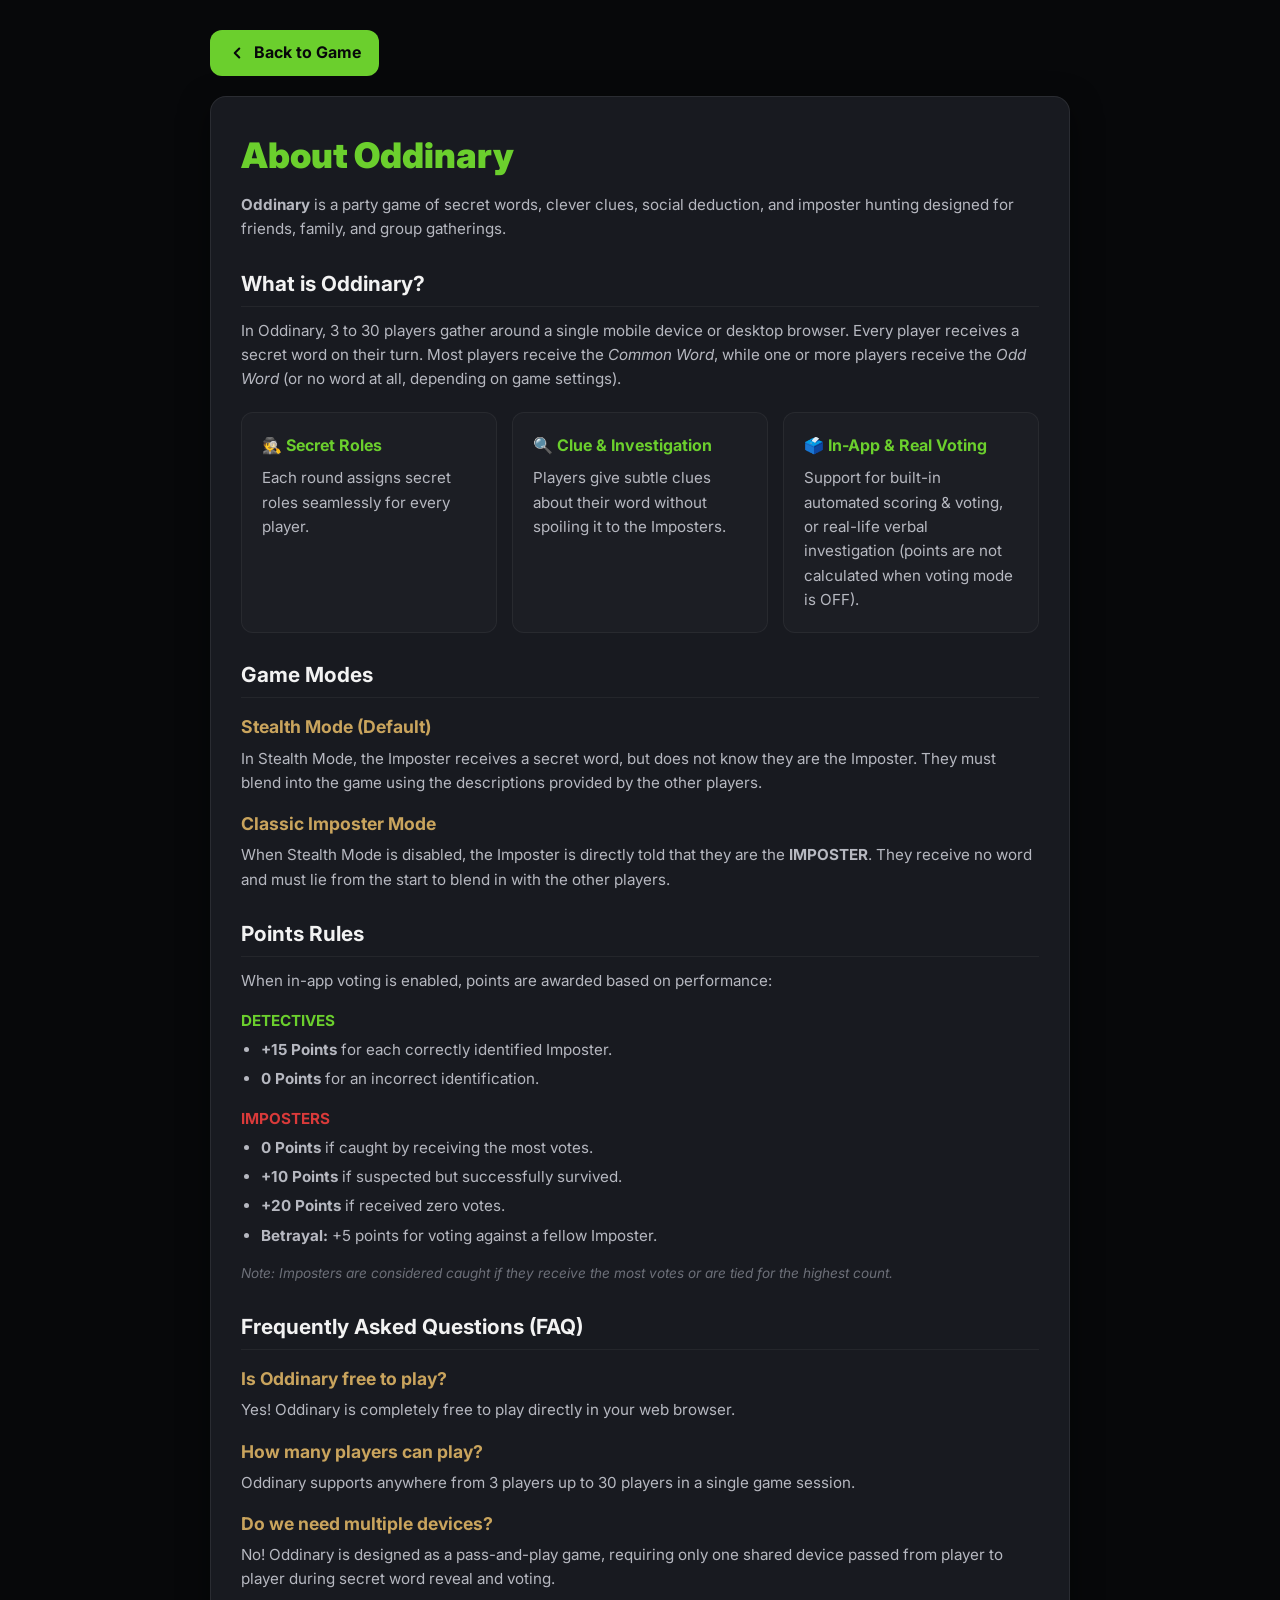
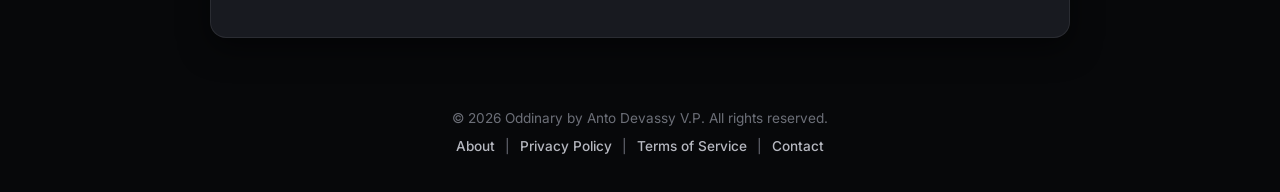
==== about.html @ 97cc3c9d "Update" ====
<!DOCTYPE html>
<html lang="en">
<head>
    <meta charset="UTF-8">
    <meta name="viewport" content="width=device-width, initial-scale=1.0">
    <title>About Oddinary - Word Imposter Game</title>
    <meta name="keywords" content="Word Imposter Game, Imposter Game, Party Game, Word Game, Spy Game, Game for Friends, Offline Party Game">
    <link rel="canonical" href="https://oddinary.vercel.app/about.html">
    <meta name="description" content="Learn all about Oddinary - Word Imposter Game. How to play, secret word roles, game modes, scoring rules, and FAQs.">
    <link rel="icon" type="image/png" href="assets/fav-icon.png">
    <link rel="preconnect" href="https://fonts.googleapis.com">
    <link rel="preconnect" href="https://fonts.gstatic.com" crossorigin>
    <link href="https://fonts.googleapis.com/css2?family=Inter:wght@400;600;700;900&display=swap" rel="stylesheet">
    <!-- Google AdSense -->
    <script async src="https://pagead2.googlesyndication.com/pagead/js/adsbygoogle.js?client=ca-pub-9418997406256200" crossorigin="anonymous"></script>
    <style>
        :root {
            --bg-dark: #07080A;
            --bg-card: #181A20;
            --primary: #6BCF2D;
            --primary-glow: #9CFF3A;
            --danger: #D93A3A;
            --accent-gold: #C9A45D;
            --text-main: #F2F2F2;
            --text-sec: #B6B8C0;
            --text-muted: #6C6F78;
            --radius: 16px;
        }
        * { margin: 0; padding: 0; box-sizing: border-box; }
        body {
            font-family: 'Inter', sans-serif;
            background-color: #07080A;
            color: var(--text-main);
            min-height: 100vh;
            display: flex;
            flex-direction: column;
            line-height: 1.6;
        }
        .container {
            max-width: 900px;
            margin: 30px auto;
            padding: 0 20px;
            flex: 1;
            width: 100%;
        }
        .card {
            background: var(--bg-card);
            border: 1px solid rgba(255,255,255,0.08);
            border-radius: var(--radius);
            padding: 30px;
            box-shadow: 0 10px 30px rgba(0,0,0,0.5);
            margin-bottom: 25px;
        }
        .card h1 { font-size: 2.2rem; font-weight: 900; margin-bottom: 10px; color: var(--primary); text-align: left; }
        .card h2 { font-size: 1.3rem; font-weight: 700; margin: 25px 0 12px; color: var(--text-main); border-bottom: 1px solid rgba(255,255,255,0.05); padding-bottom: 6px; text-align: left; }
        .card h3 { font-size: 1.1rem; font-weight: 700; margin: 15px 0 5px; color: var(--accent-gold); text-align: left; }
        .card p { color: var(--text-sec); margin-bottom: 15px; font-size: 0.95rem; text-align: left; }
        .card ul { margin-left: 20px; margin-bottom: 15px; color: var(--text-sec); font-size: 0.95rem; text-align: left; }
        .card li { margin-bottom: 5px; text-align: left; }
        .grid { display: grid; grid-template-columns: repeat(auto-fit, minmax(250px, 1fr)); gap: 15px; margin: 20px 0; }
        .feature-box { background: rgba(255,255,255,0.02); border: 1px solid rgba(255,255,255,0.05); padding: 20px; border-radius: 12px; }
        .feature-box h4 { color: var(--primary); font-size: 1rem; font-weight: 700; margin-bottom: 8px; text-align: left; }
        .feature-box p { color: var(--text-sec); font-size: 0.95rem; text-align: left; margin: 0; }

        /* Footer - Centered exact match to homepage */
        .footer-copyright {
            padding: 15px 10px 25px 10px;
            text-align: center !important;
            color: var(--text-muted);
            font-size: 0.85rem;
            width: 100%;
            margin-top: auto;
            margin-bottom: 10px;
            display: flex;
            flex-direction: column;
            align-items: center;
            justify-content: center;
        }
        .footer-copyright p {
            text-align: center !important;
            margin: 0;
        }
        .footer-copyright .footer-links {
            margin-top: 6px;
        }
        .footer-copyright a {
            color: var(--text-sec);
            text-decoration: none;
            margin: 0 6px;
            font-weight: 500;
            transition: color 0.2s ease;
        }
        .footer-copyright a:hover {
            color: var(--primary);
        }

        /* Mobile Footer Sizing: Exactly 2 lines (1. Copyrights, 2. Links) */
        @media (max-width: 600px) {
            .footer-copyright {
                font-size: 0.72rem;
                padding: 10px 4px 18px 4px;
            }
            .footer-copyright p {
                white-space: nowrap;
            }
            .footer-copyright .footer-links {
                margin-top: 4px;
            }
            .footer-copyright a {
                margin: 0 3px;
            }
        }

        @media (max-width: 360px) {
            .footer-copyright {
                font-size: 0.68rem;
            }
            .footer-copyright a {
                margin: 0 2px;
            }
        }
        .btn-back {
            display: inline-flex;
            align-items: center;
            gap: 8px;
            background: var(--primary);
            color: var(--bg-dark);
            font-weight: 700;
            padding: 10px 18px;
            border-radius: 12px;
            text-decoration: none;
            margin-bottom: 20px;
            transition: all 0.2s cubic-bezier(0.25, 0.8, 0.25, 1);
        }
        .btn-back:hover {
            background: var(--primary-glow);
            transform: translateX(-3px);
        }
        .btn-back svg {
            width: 18px;
            height: 18px;
            stroke-width: 2.8;
            transition: transform 0.2s ease;
        }
        .btn-back:hover svg {
            transform: translateX(-2px);
        }
    </style>
</head>
<body>
    <div class="container">
        <a href="index.html" class="btn-back">
            <svg width="20" height="20" viewBox="0 0 24 24" fill="none" stroke="currentColor" stroke-width="2.5" stroke-linecap="round" stroke-linejoin="round">
                <path d="M15 18l-6-6 6-6"/>
            </svg>
            <span>Back to Game</span>
        </a>
        
        <div class="card">
            <h1>About Oddinary</h1>
            <p><strong>Oddinary</strong> is a party game of secret words, clever clues, social deduction, and imposter hunting designed for friends, family, and group gatherings.</p>

            <h2>What is Oddinary?</h2>
            <p>In Oddinary, 3 to 30 players gather around a single mobile device or desktop browser. Every player receives a secret word on their turn. Most players receive the <em>Common Word</em>, while one or more players receive the <em>Odd Word</em> (or no word at all, depending on game settings).</p>

            <div class="grid">
                <div class="feature-box">
                    <h4>🕵️ Secret Roles</h4>
                    <p>Each round assigns secret roles seamlessly for every player.</p>
                </div>
                <div class="feature-box">
                    <h4>🔍 Clue & Investigation</h4>
                    <p>Players give subtle clues about their word without spoiling it to the Imposters.</p>
                </div>
                <div class="feature-box">
                    <h4>🗳️ In-App & Real Voting</h4>
                    <p>Support for built-in automated scoring & voting, or real-life verbal investigation (points are not calculated when voting mode is OFF).</p>
                </div>
            </div>

            <h2>Game Modes</h2>
            <h3>Stealth Mode (Default)</h3>
            <p>In Stealth Mode, the Imposter receives a secret word, but does not know they are the Imposter. They must blend into the game using the descriptions provided by the other players.</p>

            <h3>Classic Imposter Mode</h3>
            <p>When Stealth Mode is disabled, the Imposter is directly told that they are the <strong>IMPOSTER</strong>. They receive no word and must lie from the start to blend in with the other players.</p>

            <h2>Points Rules</h2>
            <p>When in-app voting is enabled, points are awarded based on performance:</p>

            <p style="font-weight: 700; color: var(--primary); margin-bottom: 5px;">DETECTIVES</p>
            <ul>
                <li><strong>+15 Points</strong> for each correctly identified Imposter.</li>
                <li><strong>0 Points</strong> for an incorrect identification.</li>
            </ul>

            <p style="font-weight: 700; color: var(--danger); margin-bottom: 5px;">IMPOSTERS</p>
            <ul>
                <li><strong>0 Points</strong> if caught by receiving the most votes.</li>
                <li><strong>+10 Points</strong> if suspected but successfully survived.</li>
                <li><strong>+20 Points</strong> if received zero votes.</li>
                <li><strong>Betrayal:</strong> +5 points for voting against a fellow Imposter.</li>
            </ul>
            <p style="font-size: 0.85rem; font-style: italic; color: var(--text-muted);">Note: Imposters are considered caught if they receive the most votes or are tied for the highest count.</p>

            <h2>Frequently Asked Questions (FAQ)</h2>
            <h3>Is Oddinary free to play?</h3>
            <p>Yes! Oddinary is completely free to play directly in your web browser.</p>

            <h3>How many players can play?</h3>
            <p>Oddinary supports anywhere from 3 players up to 30 players in a single game session.</p>

            <h3>Do we need multiple devices?</h3>
            <p>No! Oddinary is designed as a pass-and-play game, requiring only one shared device passed from player to player during secret word reveal and voting.</p>
        </div>
    </div>

    <div class="footer-copyright">
        <p>© <span class="copyright-year">2026</span> Oddinary by Anto Devassy V.P. All rights reserved.</p>
        <p class="footer-links">
            <a href="about.html">About</a> | 
            <a href="privacy.html">Privacy Policy</a> | 
            <a href="terms.html">Terms of Service</a> | 
            <a href="contact.html">Contact</a>
        </p>
    </div>
    <script>document.querySelectorAll('.copyright-year').forEach(el => el.innerText = new Date().getFullYear());</script>
</body>
</html>
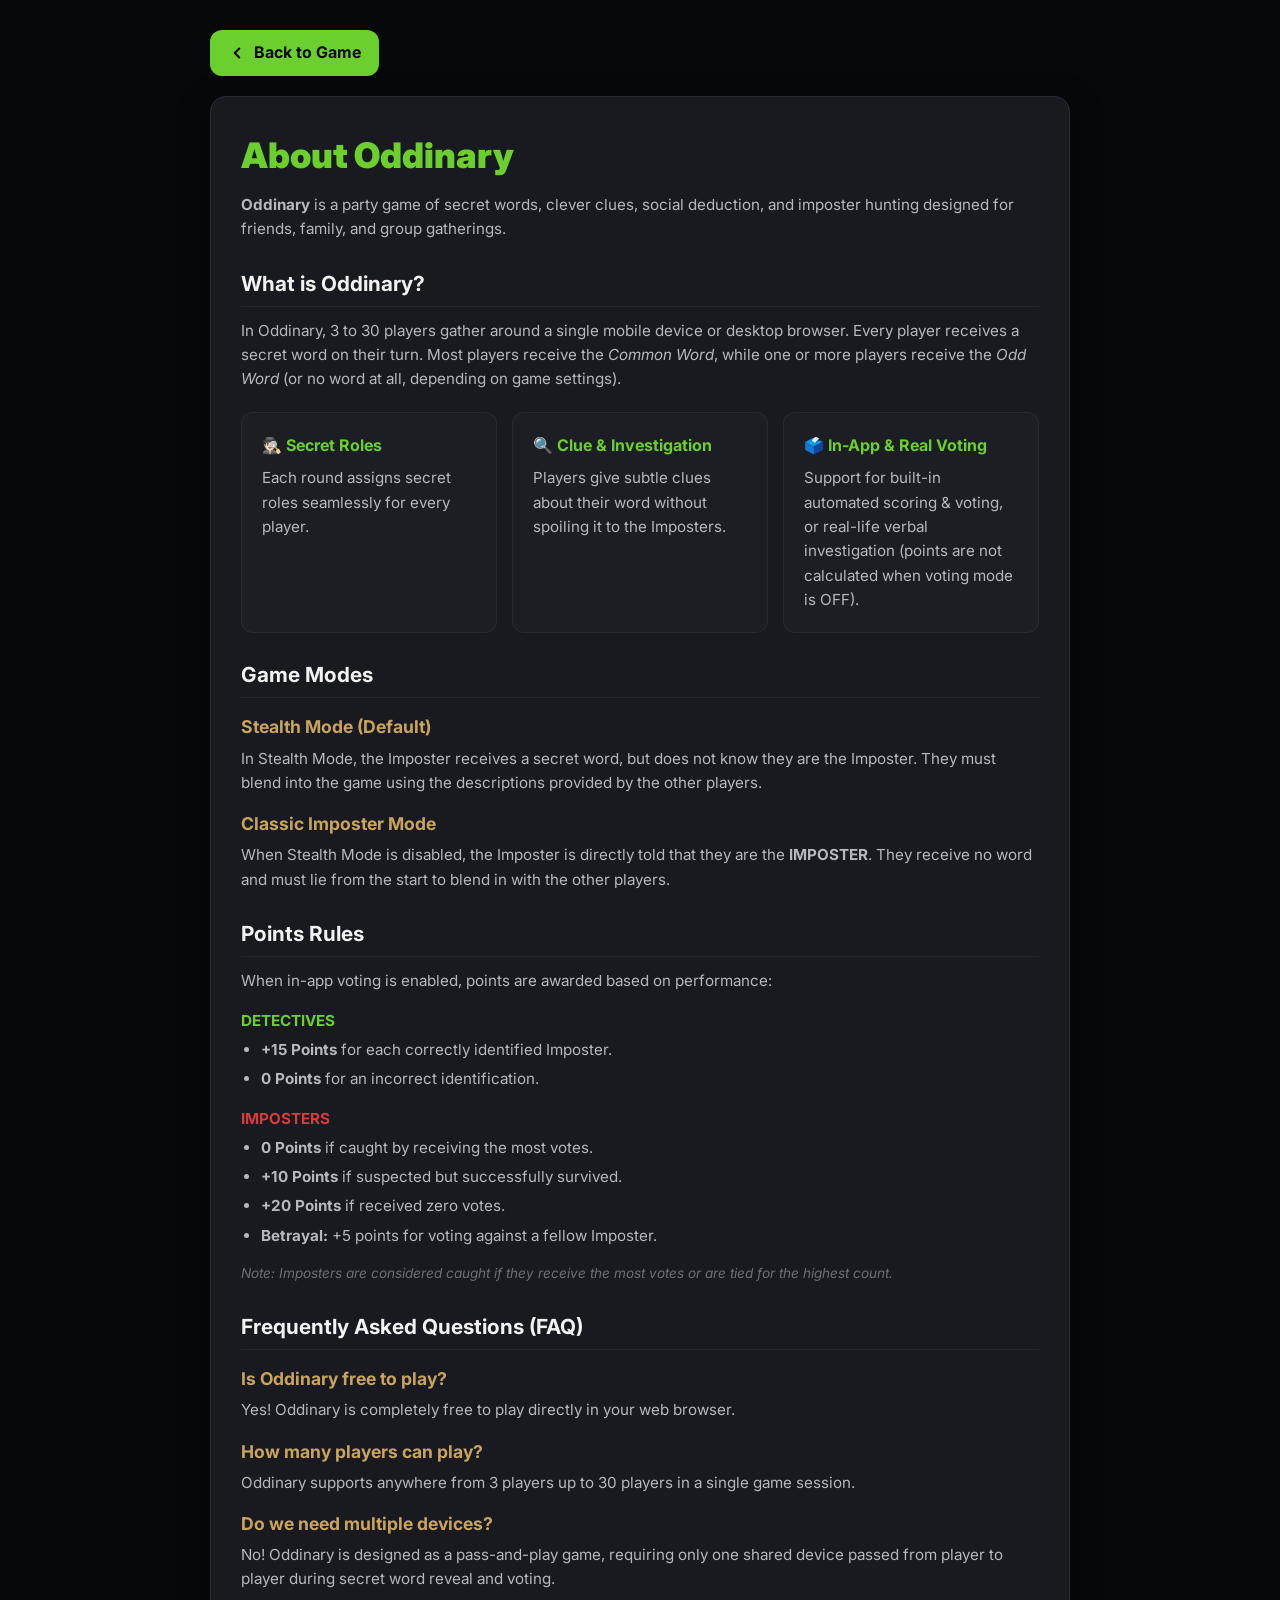
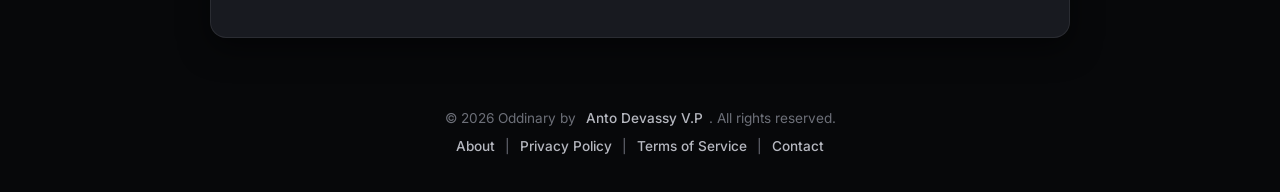
==== commit be92607d: "Update" ====
--- a/about.html
+++ b/about.html
@@ -1,229 +1,229 @@
 <!DOCTYPE html>
 <html lang="en">
 <head>
-    <meta charset="UTF-8">
-    <meta name="viewport" content="width=device-width, initial-scale=1.0">
-    <title>About Oddinary - Word Imposter Game</title>
-    <meta name="keywords" content="Word Imposter Game, Imposter Game, Party Game, Word Game, Spy Game, Game for Friends, Offline Party Game">
-    <link rel="canonical" href="https://oddinary.vercel.app/about.html">
-    <meta name="description" content="Learn all about Oddinary - Word Imposter Game. How to play, secret word roles, game modes, scoring rules, and FAQs.">
-    <link rel="icon" type="image/png" href="assets/fav-icon.png">
-    <link rel="preconnect" href="https://fonts.googleapis.com">
-    <link rel="preconnect" href="https://fonts.gstatic.com" crossorigin>
-    <link href="https://fonts.googleapis.com/css2?family=Inter:wght@400;600;700;900&display=swap" rel="stylesheet">
-    <!-- Google AdSense -->
-    <script async src="https://pagead2.googlesyndication.com/pagead/js/adsbygoogle.js?client=ca-pub-9418997406256200" crossorigin="anonymous"></script>
-    <style>
-        :root {
-            --bg-dark: #07080A;
-            --bg-card: #181A20;
-            --primary: #6BCF2D;
-            --primary-glow: #9CFF3A;
-            --danger: #D93A3A;
-            --accent-gold: #C9A45D;
-            --text-main: #F2F2F2;
-            --text-sec: #B6B8C0;
-            --text-muted: #6C6F78;
-            --radius: 16px;
-        }
-        * { margin: 0; padding: 0; box-sizing: border-box; }
-        body {
-            font-family: 'Inter', sans-serif;
-            background-color: #07080A;
-            color: var(--text-main);
-            min-height: 100vh;
-            display: flex;
-            flex-direction: column;
-            line-height: 1.6;
-        }
-        .container {
-            max-width: 900px;
-            margin: 30px auto;
-            padding: 0 20px;
-            flex: 1;
-            width: 100%;
-        }
-        .card {
-            background: var(--bg-card);
-            border: 1px solid rgba(255,255,255,0.08);
-            border-radius: var(--radius);
-            padding: 30px;
-            box-shadow: 0 10px 30px rgba(0,0,0,0.5);
-            margin-bottom: 25px;
-        }
-        .card h1 { font-size: 2.2rem; font-weight: 900; margin-bottom: 10px; color: var(--primary); text-align: left; }
-        .card h2 { font-size: 1.3rem; font-weight: 700; margin: 25px 0 12px; color: var(--text-main); border-bottom: 1px solid rgba(255,255,255,0.05); padding-bottom: 6px; text-align: left; }
-        .card h3 { font-size: 1.1rem; font-weight: 700; margin: 15px 0 5px; color: var(--accent-gold); text-align: left; }
-        .card p { color: var(--text-sec); margin-bottom: 15px; font-size: 0.95rem; text-align: left; }
-        .card ul { margin-left: 20px; margin-bottom: 15px; color: var(--text-sec); font-size: 0.95rem; text-align: left; }
-        .card li { margin-bottom: 5px; text-align: left; }
-        .grid { display: grid; grid-template-columns: repeat(auto-fit, minmax(250px, 1fr)); gap: 15px; margin: 20px 0; }
-        .feature-box { background: rgba(255,255,255,0.02); border: 1px solid rgba(255,255,255,0.05); padding: 20px; border-radius: 12px; }
-        .feature-box h4 { color: var(--primary); font-size: 1rem; font-weight: 700; margin-bottom: 8px; text-align: left; }
-        .feature-box p { color: var(--text-sec); font-size: 0.95rem; text-align: left; margin: 0; }
-
-        /* Footer - Centered exact match to homepage */
-        .footer-copyright {
-            padding: 15px 10px 25px 10px;
-            text-align: center !important;
-            color: var(--text-muted);
-            font-size: 0.85rem;
-            width: 100%;
-            margin-top: auto;
-            margin-bottom: 10px;
-            display: flex;
-            flex-direction: column;
-            align-items: center;
-            justify-content: center;
-        }
-        .footer-copyright p {
-            text-align: center !important;
-            margin: 0;
-        }
-        .footer-copyright .footer-links {
-            margin-top: 6px;
-        }
-        .footer-copyright a {
-            color: var(--text-sec);
-            text-decoration: none;
-            margin: 0 6px;
-            font-weight: 500;
-            transition: color 0.2s ease;
-        }
-        .footer-copyright a:hover {
-            color: var(--primary);
-        }
-
-        /* Mobile Footer Sizing: Exactly 2 lines (1. Copyrights, 2. Links) */
-        @media (max-width: 600px) {
-            .footer-copyright {
-                font-size: 0.72rem;
-                padding: 10px 4px 18px 4px;
-            }
-            .footer-copyright p {
-                white-space: nowrap;
-            }
-            .footer-copyright .footer-links {
-                margin-top: 4px;
-            }
-            .footer-copyright a {
-                margin: 0 3px;
-            }
-        }
-
-        @media (max-width: 360px) {
-            .footer-copyright {
-                font-size: 0.68rem;
-            }
-            .footer-copyright a {
-                margin: 0 2px;
-            }
-        }
-        .btn-back {
-            display: inline-flex;
-            align-items: center;
-            gap: 8px;
-            background: var(--primary);
-            color: var(--bg-dark);
-            font-weight: 700;
-            padding: 10px 18px;
-            border-radius: 12px;
-            text-decoration: none;
-            margin-bottom: 20px;
-            transition: all 0.2s cubic-bezier(0.25, 0.8, 0.25, 1);
-        }
-        .btn-back:hover {
-            background: var(--primary-glow);
-            transform: translateX(-3px);
-        }
-        .btn-back svg {
-            width: 18px;
-            height: 18px;
-            stroke-width: 2.8;
-            transition: transform 0.2s ease;
-        }
-        .btn-back:hover svg {
-            transform: translateX(-2px);
-        }
-    </style>
+ <meta charset="UTF-8">
+ <meta name="viewport" content="width=device-width, initial-scale=1.0">
+ <title>About Oddinary - Word Imposter Game</title>
+ <meta name="keywords" content="Word Imposter Game, Imposter Game, Party Game, Word Game, Spy Game, Game for Friends, Party Game">
+ <link rel="canonical" href="https://oddinary.vercel.app/about.html">
+ <meta name="description" content="Learn all about Oddinary - Word Imposter Game. How to play, secret word roles, game modes, scoring rules, and FAQs.">
+ <link rel="icon" type="image/png" href="assets/fav-icon.png">
+ <link rel="preconnect" href="https://fonts.googleapis.com">
+ <link rel="preconnect" href="https://fonts.gstatic.com" crossorigin>
+ <link href="https://fonts.googleapis.com/css2?family=Inter:wght@400;600;700;900&display=swap" rel="stylesheet">
+ <!-- Google AdSense -->
+ <script async src="https://pagead2.googlesyndication.com/pagead/js/adsbygoogle.js?client=ca-pub-9418997406256200" crossorigin="anonymous"></script>
+ <style>
+ :root {
+ --bg-dark: #07080A;
+ --bg-card: #181A20;
+ --primary: #6BCF2D;
+ --primary-glow: #9CFF3A;
+ --danger: #D93A3A;
+ --accent-gold: #C9A45D;
+ --text-main: #F2F2F2;
+ --text-sec: #B6B8C0;
+ --text-muted: #6C6F78;
+ --radius: 16px;
+ }
+ * { margin: 0; padding: 0; box-sizing: border-box; }
+ body {
+ font-family: 'Inter', sans-serif;
+ background-color: #07080A;
+ color: var(--text-main);
+ min-height: 100vh;
+ display: flex;
+ flex-direction: column;
+ line-height: 1.6;
+ }
+ .container {
+ max-width: 900px;
+ margin: 30px auto;
+ padding: 0 20px;
+ flex: 1;
+ width: 100%;
+ }
+ .card {
+ background: var(--bg-card);
+ border: 1px solid rgba(255,255,255,0.08);
+ border-radius: var(--radius);
+ padding: 30px;
+ box-shadow: 0 10px 30px rgba(0,0,0,0.5);
+ margin-bottom: 25px;
+ }
+ .card h1 { font-size: 2.2rem; font-weight: 900; margin-bottom: 10px; color: var(--primary); text-align: left; }
+ .card h2 { font-size: 1.3rem; font-weight: 700; margin: 25px 0 12px; color: var(--text-main); border-bottom: 1px solid rgba(255,255,255,0.05); padding-bottom: 6px; text-align: left; }
+ .card h3 { font-size: 1.1rem; font-weight: 700; margin: 15px 0 5px; color: var(--accent-gold); text-align: left; }
+ .card p { color: var(--text-sec); margin-bottom: 15px; font-size: 0.95rem; text-align: left; }
+ .card ul { margin-left: 20px; margin-bottom: 15px; color: var(--text-sec); font-size: 0.95rem; text-align: left; }
+ .card li { margin-bottom: 5px; text-align: left; }
+ .grid { display: grid; grid-template-columns: repeat(auto-fit, minmax(250px, 1fr)); gap: 15px; margin: 20px 0; }
+ .feature-box { background: rgba(255,255,255,0.02); border: 1px solid rgba(255,255,255,0.05); padding: 20px; border-radius: 12px; }
+ .feature-box h4 { color: var(--primary); font-size: 1rem; font-weight: 700; margin-bottom: 8px; text-align: left; }
+ .feature-box p { color: var(--text-sec); font-size: 0.95rem; text-align: left; margin: 0; }
+
+ /* Footer - Centered exact match to homepage */
+ .footer-copyright {
+ padding: 15px 10px 25px 10px;
+ text-align: center !important;
+ color: var(--text-muted);
+ font-size: 0.85rem;
+ width: 100%;
+ margin-top: auto;
+ margin-bottom: 10px;
+ display: flex;
+ flex-direction: column;
+ align-items: center;
+ justify-content: center;
+ }
+ .footer-copyright p {
+ text-align: center !important;
+ margin: 0;
+ }
+ .footer-copyright .footer-links {
+ margin-top: 6px;
+ }
+ .footer-copyright a {
+ color: var(--text-sec);
+ text-decoration: none;
+ margin: 0 6px;
+ font-weight: 500;
+ transition: color 0.2s ease;
+ }
+ .footer-copyright a:hover {
+ color: var(--primary);
+ }
+
+ /* Mobile Footer Sizing: Exactly 2 lines (1. Copyrights, 2. Links) */
+ @media (max-width: 600px) {
+ .footer-copyright {
+ font-size: 0.72rem;
+ padding: 10px 4px 18px 4px;
+ }
+ .footer-copyright p {
+ white-space: nowrap;
+ }
+ .footer-copyright .footer-links {
+ margin-top: 4px;
+ }
+ .footer-copyright a {
+ margin: 0 3px;
+ }
+ }
+
+ @media (max-width: 360px) {
+ .footer-copyright {
+ font-size: 0.68rem;
+ }
+ .footer-copyright a {
+ margin: 0 2px;
+ }
+ }
+ .btn-back {
+ display: inline-flex;
+ align-items: center;
+ gap: 8px;
+ background: var(--primary);
+ color: var(--bg-dark);
+ font-weight: 700;
+ padding: 10px 18px;
+ border-radius: 12px;
+ text-decoration: none;
+ margin-bottom: 20px;
+ transition: all 0.2s cubic-bezier(0.25, 0.8, 0.25, 1);
+ }
+ .btn-back:hover {
+ background: var(--primary-glow);
+ transform: translateX(-3px);
+ }
+ .btn-back svg {
+ width: 18px;
+ height: 18px;
+ stroke-width: 2.8;
+ transition: transform 0.2s ease;
+ }
+ .btn-back:hover svg {
+ transform: translateX(-2px);
+ }
+ </style>
 </head>
 <body>
-    <div class="container">
-        <a href="index.html" class="btn-back">
-            <svg width="20" height="20" viewBox="0 0 24 24" fill="none" stroke="currentColor" stroke-width="2.5" stroke-linecap="round" stroke-linejoin="round">
-                <path d="M15 18l-6-6 6-6"/>
-            </svg>
-            <span>Back to Game</span>
-        </a>
-        
-        <div class="card">
-            <h1>About Oddinary</h1>
-            <p><strong>Oddinary</strong> is a party game of secret words, clever clues, social deduction, and imposter hunting designed for friends, family, and group gatherings.</p>
-
-            <h2>What is Oddinary?</h2>
-            <p>In Oddinary, 3 to 30 players gather around a single mobile device or desktop browser. Every player receives a secret word on their turn. Most players receive the <em>Common Word</em>, while one or more players receive the <em>Odd Word</em> (or no word at all, depending on game settings).</p>
-
-            <div class="grid">
-                <div class="feature-box">
-                    <h4>🕵️ Secret Roles</h4>
-                    <p>Each round assigns secret roles seamlessly for every player.</p>
-                </div>
-                <div class="feature-box">
-                    <h4>🔍 Clue & Investigation</h4>
-                    <p>Players give subtle clues about their word without spoiling it to the Imposters.</p>
-                </div>
-                <div class="feature-box">
-                    <h4>🗳️ In-App & Real Voting</h4>
-                    <p>Support for built-in automated scoring & voting, or real-life verbal investigation (points are not calculated when voting mode is OFF).</p>
-                </div>
-            </div>
-
-            <h2>Game Modes</h2>
-            <h3>Stealth Mode (Default)</h3>
-            <p>In Stealth Mode, the Imposter receives a secret word, but does not know they are the Imposter. They must blend into the game using the descriptions provided by the other players.</p>
-
-            <h3>Classic Imposter Mode</h3>
-            <p>When Stealth Mode is disabled, the Imposter is directly told that they are the <strong>IMPOSTER</strong>. They receive no word and must lie from the start to blend in with the other players.</p>
-
-            <h2>Points Rules</h2>
-            <p>When in-app voting is enabled, points are awarded based on performance:</p>
-
-            <p style="font-weight: 700; color: var(--primary); margin-bottom: 5px;">DETECTIVES</p>
-            <ul>
-                <li><strong>+15 Points</strong> for each correctly identified Imposter.</li>
-                <li><strong>0 Points</strong> for an incorrect identification.</li>
-            </ul>
-
-            <p style="font-weight: 700; color: var(--danger); margin-bottom: 5px;">IMPOSTERS</p>
-            <ul>
-                <li><strong>0 Points</strong> if caught by receiving the most votes.</li>
-                <li><strong>+10 Points</strong> if suspected but successfully survived.</li>
-                <li><strong>+20 Points</strong> if received zero votes.</li>
-                <li><strong>Betrayal:</strong> +5 points for voting against a fellow Imposter.</li>
-            </ul>
-            <p style="font-size: 0.85rem; font-style: italic; color: var(--text-muted);">Note: Imposters are considered caught if they receive the most votes or are tied for the highest count.</p>
-
-            <h2>Frequently Asked Questions (FAQ)</h2>
-            <h3>Is Oddinary free to play?</h3>
-            <p>Yes! Oddinary is completely free to play directly in your web browser.</p>
-
-            <h3>How many players can play?</h3>
-            <p>Oddinary supports anywhere from 3 players up to 30 players in a single game session.</p>
-
-            <h3>Do we need multiple devices?</h3>
-            <p>No! Oddinary is designed as a pass-and-play game, requiring only one shared device passed from player to player during secret word reveal and voting.</p>
-        </div>
-    </div>
-
-    <div class="footer-copyright">
-        <p>© <span class="copyright-year">2026</span> Oddinary by Anto Devassy V.P. All rights reserved.</p>
-        <p class="footer-links">
-            <a href="about.html">About</a> | 
-            <a href="privacy.html">Privacy Policy</a> | 
-            <a href="terms.html">Terms of Service</a> | 
-            <a href="contact.html">Contact</a>
-        </p>
-    </div>
-    <script>document.querySelectorAll('.copyright-year').forEach(el => el.innerText = new Date().getFullYear());</script>
+ <div class="container">
+ <a href="index.html" class="btn-back">
+ <svg width="20" height="20" viewBox="0 0 24 24" fill="none" stroke="currentColor" stroke-width="2.5" stroke-linecap="round" stroke-linejoin="round">
+ <path d="M15 18l-6-6 6-6"/>
+ </svg>
+ <span>Back to Game</span>
+ </a>
+ 
+ <div class="card">
+ <h1>About Oddinary</h1>
+ <p><strong>Oddinary</strong> is a party game of secret words, clever clues, social deduction, and imposter hunting designed for friends, family, and group gatherings.</p>
+
+ <h2>What is Oddinary?</h2>
+ <p>In Oddinary, 3 to 30 players gather around a single mobile device or desktop browser. Every player receives a secret word on their turn. Most players receive the <em>Common Word</em>, while one or more players receive the <em>Odd Word</em> (or no word at all, depending on game settings).</p>
+
+ <div class="grid">
+ <div class="feature-box">
+ <h4>🕵🏻 Secret Roles</h4>
+ <p>Each round assigns secret roles seamlessly for every player.</p>
+ </div>
+ <div class="feature-box">
+ <h4>🔍 Clue & Investigation</h4>
+ <p>Players give subtle clues about their word without spoiling it to the Imposters.</p>
+ </div>
+ <div class="feature-box">
+ <h4>🗳️ In-App & Real Voting</h4>
+ <p>Support for built-in automated scoring & voting, or real-life verbal investigation (points are not calculated when voting mode is OFF).</p>
+ </div>
+ </div>
+
+ <h2>Game Modes</h2>
+ <h3>Stealth Mode (Default)</h3>
+ <p>In Stealth Mode, the Imposter receives a secret word, but does not know they are the Imposter. They must blend into the game using the descriptions provided by the other players.</p>
+
+ <h3>Classic Imposter Mode</h3>
+ <p>When Stealth Mode is disabled, the Imposter is directly told that they are the <strong>IMPOSTER</strong>. They receive no word and must lie from the start to blend in with the other players.</p>
+
+ <h2>Points Rules</h2>
+ <p>When in-app voting is enabled, points are awarded based on performance:</p>
+
+ <p style="font-weight: 700; color: var(--primary); margin-bottom: 5px;">DETECTIVES</p>
+ <ul>
+ <li><strong>+15 Points</strong> for each correctly identified Imposter.</li>
+ <li><strong>0 Points</strong> for an incorrect identification.</li>
+ </ul>
+
+ <p style="font-weight: 700; color: var(--danger); margin-bottom: 5px;">IMPOSTERS</p>
+ <ul>
+ <li><strong>0 Points</strong> if caught by receiving the most votes.</li>
+ <li><strong>+10 Points</strong> if suspected but successfully survived.</li>
+ <li><strong>+20 Points</strong> if received zero votes.</li>
+ <li><strong>Betrayal:</strong> +5 points for voting against a fellow Imposter.</li>
+ </ul>
+ <p style="font-size: 0.85rem; font-style: italic; color: var(--text-muted);">Note: Imposters are considered caught if they receive the most votes or are tied for the highest count.</p>
+
+ <h2>Frequently Asked Questions (FAQ)</h2>
+ <h3>Is Oddinary free to play?</h3>
+ <p>Yes! Oddinary is completely free to play directly in your web browser.</p>
+
+ <h3>How many players can play?</h3>
+ <p>Oddinary supports anywhere from 3 players up to 30 players in a single game session.</p>
+
+ <h3>Do we need multiple devices?</h3>
+ <p>No! Oddinary is designed as a pass-and-play game, requiring only one shared device passed from player to player during secret word reveal and voting.</p>
+ </div>
+ </div>
+
+ <div class="footer-copyright">
+ <p>© <span class="copyright-year">2026</span> Oddinary by <a href="https://www.instagram.com/antodevassy.vp" target="_blank" rel="noopener noreferrer" class="author-link">Anto Devassy V.P</a>. All rights reserved.</p>
+ <p class="footer-links">
+ <a href="about.html">About</a> | 
+ <a href="privacy.html">Privacy Policy</a> | 
+ <a href="terms.html">Terms of Service</a> | 
+ <a href="contact.html">Contact</a>
+ </p>
+ </div>
+ <script>document.querySelectorAll('.copyright-year').forEach(el => el.innerText = new Date().getFullYear());</script>
 </body>
 </html>
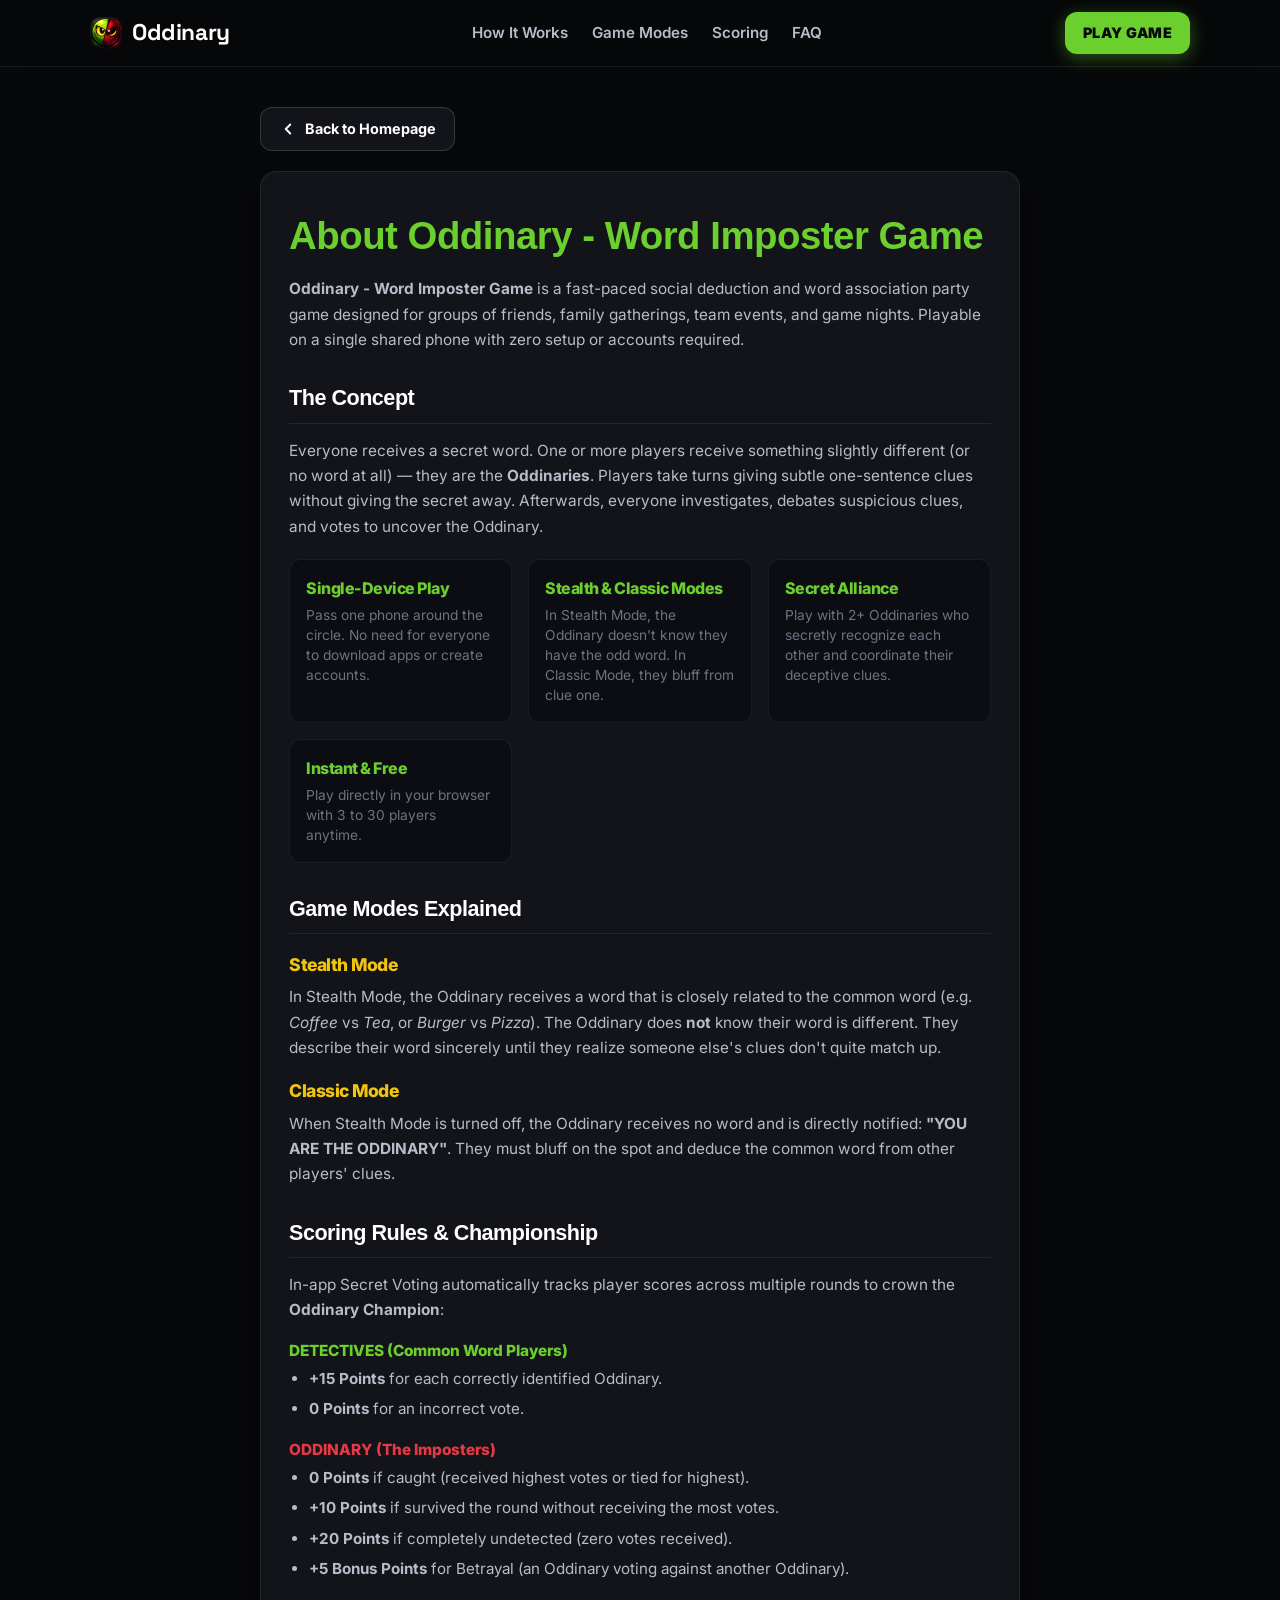
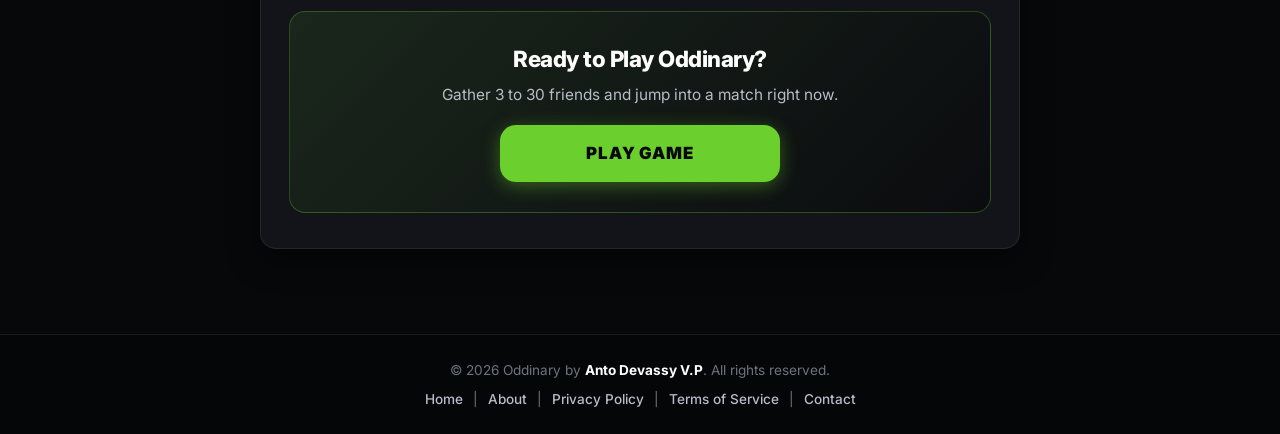
==== commit b13f3105: "Update" ====
--- a/about.html
+++ b/about.html
@@ -1,229 +1,237 @@
 <!DOCTYPE html>
 <html lang="en">
 <head>
- <meta charset="UTF-8">
- <meta name="viewport" content="width=device-width, initial-scale=1.0">
- <title>About Oddinary - Word Imposter Game</title>
- <meta name="keywords" content="Word Imposter Game, Imposter Game, Party Game, Word Game, Spy Game, Game for Friends, Party Game">
- <link rel="canonical" href="https://oddinary.vercel.app/about.html">
- <meta name="description" content="Learn all about Oddinary - Word Imposter Game. How to play, secret word roles, game modes, scoring rules, and FAQs.">
- <link rel="icon" type="image/png" href="assets/fav-icon.png">
- <link rel="preconnect" href="https://fonts.googleapis.com">
- <link rel="preconnect" href="https://fonts.gstatic.com" crossorigin>
- <link href="https://fonts.googleapis.com/css2?family=Inter:wght@400;600;700;900&display=swap" rel="stylesheet">
- <!-- Google AdSense -->
- <script async src="https://pagead2.googlesyndication.com/pagead/js/adsbygoogle.js?client=ca-pub-9418997406256200" crossorigin="anonymous"></script>
- <style>
- :root {
- --bg-dark: #07080A;
- --bg-card: #181A20;
- --primary: #6BCF2D;
- --primary-glow: #9CFF3A;
- --danger: #D93A3A;
- --accent-gold: #C9A45D;
- --text-main: #F2F2F2;
- --text-sec: #B6B8C0;
- --text-muted: #6C6F78;
- --radius: 16px;
- }
- * { margin: 0; padding: 0; box-sizing: border-box; }
- body {
- font-family: 'Inter', sans-serif;
- background-color: #07080A;
- color: var(--text-main);
- min-height: 100vh;
- display: flex;
- flex-direction: column;
- line-height: 1.6;
- }
- .container {
- max-width: 900px;
- margin: 30px auto;
- padding: 0 20px;
- flex: 1;
- width: 100%;
- }
- .card {
- background: var(--bg-card);
- border: 1px solid rgba(255,255,255,0.08);
- border-radius: var(--radius);
- padding: 30px;
- box-shadow: 0 10px 30px rgba(0,0,0,0.5);
- margin-bottom: 25px;
- }
- .card h1 { font-size: 2.2rem; font-weight: 900; margin-bottom: 10px; color: var(--primary); text-align: left; }
- .card h2 { font-size: 1.3rem; font-weight: 700; margin: 25px 0 12px; color: var(--text-main); border-bottom: 1px solid rgba(255,255,255,0.05); padding-bottom: 6px; text-align: left; }
- .card h3 { font-size: 1.1rem; font-weight: 700; margin: 15px 0 5px; color: var(--accent-gold); text-align: left; }
- .card p { color: var(--text-sec); margin-bottom: 15px; font-size: 0.95rem; text-align: left; }
- .card ul { margin-left: 20px; margin-bottom: 15px; color: var(--text-sec); font-size: 0.95rem; text-align: left; }
- .card li { margin-bottom: 5px; text-align: left; }
- .grid { display: grid; grid-template-columns: repeat(auto-fit, minmax(250px, 1fr)); gap: 15px; margin: 20px 0; }
- .feature-box { background: rgba(255,255,255,0.02); border: 1px solid rgba(255,255,255,0.05); padding: 20px; border-radius: 12px; }
- .feature-box h4 { color: var(--primary); font-size: 1rem; font-weight: 700; margin-bottom: 8px; text-align: left; }
- .feature-box p { color: var(--text-sec); font-size: 0.95rem; text-align: left; margin: 0; }
-
- /* Footer - Centered exact match to homepage */
- .footer-copyright {
- padding: 15px 10px 25px 10px;
- text-align: center !important;
- color: var(--text-muted);
- font-size: 0.85rem;
- width: 100%;
- margin-top: auto;
- margin-bottom: 10px;
- display: flex;
- flex-direction: column;
- align-items: center;
- justify-content: center;
- }
- .footer-copyright p {
- text-align: center !important;
- margin: 0;
- }
- .footer-copyright .footer-links {
- margin-top: 6px;
- }
- .footer-copyright a {
- color: var(--text-sec);
- text-decoration: none;
- margin: 0 6px;
- font-weight: 500;
- transition: color 0.2s ease;
- }
- .footer-copyright a:hover {
- color: var(--primary);
- }
-
- /* Mobile Footer Sizing: Exactly 2 lines (1. Copyrights, 2. Links) */
- @media (max-width: 600px) {
- .footer-copyright {
- font-size: 0.72rem;
- padding: 10px 4px 18px 4px;
- }
- .footer-copyright p {
- white-space: nowrap;
- }
- .footer-copyright .footer-links {
- margin-top: 4px;
- }
- .footer-copyright a {
- margin: 0 3px;
- }
- }
-
- @media (max-width: 360px) {
- .footer-copyright {
- font-size: 0.68rem;
- }
- .footer-copyright a {
- margin: 0 2px;
- }
- }
- .btn-back {
- display: inline-flex;
- align-items: center;
- gap: 8px;
- background: var(--primary);
- color: var(--bg-dark);
- font-weight: 700;
- padding: 10px 18px;
- border-radius: 12px;
- text-decoration: none;
- margin-bottom: 20px;
- transition: all 0.2s cubic-bezier(0.25, 0.8, 0.25, 1);
- }
- .btn-back:hover {
- background: var(--primary-glow);
- transform: translateX(-3px);
- }
- .btn-back svg {
- width: 18px;
- height: 18px;
- stroke-width: 2.8;
- transition: transform 0.2s ease;
- }
- .btn-back:hover svg {
- transform: translateX(-2px);
- }
- </style>
+  <meta charset="UTF-8">
+  <meta name="viewport" content="width=device-width, initial-scale=1.0, maximum-scale=1.0, user-scalable=no">
+  <title>About Oddinary - Word Imposter Game</title>
+  <meta name="description" content="Learn all about Oddinary - Word Imposter Game. Discover the origin story, social deduction mechanics, game modes, scoring rules, and how to play with friends on one phone.">
+  <meta name="keywords" content="Word Imposter Game, Oddinary, Imposter Game, Party Game, Word Game, Spy Game, Social deduction game, Pass and play">
+  <meta name="author" content="Anto Devassy V.P">
+  <link rel="canonical" href="https://oddinary.vercel.app/about.html">
+
+  <link rel="icon" type="image/png" href="assets/fav-icon.png">
+  <link rel="apple-touch-icon" href="assets/fav-icon.png">
+  <link rel="manifest" href="manifest.json">
+  <meta name="theme-color" content="#07080A">
+  <!-- Fonts -->
+  <link rel="preconnect" href="https://fonts.googleapis.com">
+  <link rel="preconnect" href="https://fonts.gstatic.com" crossorigin>
+  <link href="https://fonts.googleapis.com/css2?family=Inter:wght@400;500;600;700;800;900&family=Plus+Jakarta+Sans:wght@700;800;900&family=Space+Grotesk:wght@600;700&family=Syne:wght@700;800&display=swap" rel="stylesheet">
+  
+  <link rel="stylesheet" href="style.css">
+  <style>
+    .about-container {
+      max-width: 800px;
+      margin: 40px auto 60px;
+      padding: 0 20px;
+      width: 100%;
+    }
+    .about-card {
+      background: var(--bg-card);
+      border: 1px solid rgba(255, 255, 255, 0.08);
+      border-radius: var(--radius);
+      padding: 35px 28px;
+      box-shadow: 0 10px 30px rgba(0, 0, 0, 0.5);
+      margin-bottom: 25px;
+      text-align: left;
+    }
+    .about-card h1 {
+      font-size: clamp(1.8rem, 3.5vw, 2.4rem);
+      font-weight: 900;
+      margin-bottom: 12px;
+      color: var(--primary);
+      font-family: 'Outfit', sans-serif;
+    }
+    .about-card h2 {
+      font-size: 1.35rem;
+      font-weight: 800;
+      margin: 30px 0 14px;
+      color: var(--text-main);
+      border-bottom: 1px solid rgba(255, 255, 255, 0.08);
+      padding-bottom: 8px;
+      font-family: 'Outfit', sans-serif;
+    }
+    .about-card h3 {
+      font-size: 1.1rem;
+      font-weight: 800;
+      margin: 18px 0 6px;
+      color: var(--accent-gold);
+    }
+    .about-card p {
+      color: var(--text-sec);
+      margin-bottom: 15px;
+      font-size: 0.96rem;
+      line-height: 1.65;
+    }
+    .about-card ul {
+      margin-left: 20px;
+      margin-bottom: 15px;
+      color: var(--text-sec);
+      font-size: 0.95rem;
+      line-height: 1.6;
+    }
+    .about-card li {
+      margin-bottom: 6px;
+    }
+    .about-grid {
+      display: grid;
+      grid-template-columns: repeat(auto-fit, minmax(220px, 1fr));
+      gap: 16px;
+      margin: 20px 0;
+    }
+    .about-feature-box {
+      background: rgba(0, 0, 0, 0.3);
+      border: 1px solid rgba(255, 255, 255, 0.06);
+      border-radius: 12px;
+      padding: 16px;
+    }
+    .about-feature-box h4 {
+      font-size: 1rem;
+      font-weight: 800;
+      color: var(--primary);
+      margin-bottom: 6px;
+    }
+    .about-feature-box p {
+      font-size: 0.86rem;
+      color: var(--text-muted);
+      margin-bottom: 0;
+      line-height: 1.45;
+    }
+    .about-cta-box {
+      background: linear-gradient(135deg, rgba(107, 207, 45, 0.1), rgba(0, 0, 0, 0.4));
+      border: 1px solid rgba(107, 207, 45, 0.3);
+      border-radius: 16px;
+      padding: 30px 20px;
+      text-align: center;
+      margin-top: 30px;
+    }
+    .btn-top-back {
+      display: inline-flex;
+      align-items: center;
+      gap: 8px;
+      background: var(--bg-card);
+      border: 1px solid rgba(255, 255, 255, 0.15);
+      color: var(--text-main);
+      font-weight: 700;
+      font-size: 0.9rem;
+      padding: 10px 18px;
+      border-radius: 12px;
+      text-decoration: none;
+      margin-bottom: 20px;
+      transition: all 0.2s ease;
+    }
+    .btn-top-back:hover {
+      border-color: var(--primary);
+      color: var(--primary);
+      background: var(--bg-card-hover);
+    }
+  </style>
 </head>
-<body>
- <div class="container">
- <a href="index.html" class="btn-back">
- <svg width="20" height="20" viewBox="0 0 24 24" fill="none" stroke="currentColor" stroke-width="2.5" stroke-linecap="round" stroke-linejoin="round">
- <path d="M15 18l-6-6 6-6"/>
- </svg>
- <span>Back to Game</span>
- </a>
- 
- <div class="card">
- <h1>About Oddinary</h1>
- <p><strong>Oddinary</strong> is a party game of secret words, clever clues, social deduction, and imposter hunting designed for friends, family, and group gatherings.</p>
-
- <h2>What is Oddinary?</h2>
- <p>In Oddinary, 3 to 30 players gather around a single mobile device or desktop browser. Every player receives a secret word on their turn. Most players receive the <em>Common Word</em>, while one or more players receive the <em>Odd Word</em> (or no word at all, depending on game settings).</p>
-
- <div class="grid">
- <div class="feature-box">
- <h4>🕵🏻 Secret Roles</h4>
- <p>Each round assigns secret roles seamlessly for every player.</p>
- </div>
- <div class="feature-box">
- <h4>🔍 Clue & Investigation</h4>
- <p>Players give subtle clues about their word without spoiling it to the Imposters.</p>
- </div>
- <div class="feature-box">
- <h4>🗳️ In-App & Real Voting</h4>
- <p>Support for built-in automated scoring & voting, or real-life verbal investigation (points are not calculated when voting mode is OFF).</p>
- </div>
- </div>
-
- <h2>Game Modes</h2>
- <h3>Stealth Mode (Default)</h3>
- <p>In Stealth Mode, the Imposter receives a secret word, but does not know they are the Imposter. They must blend into the game using the descriptions provided by the other players.</p>
-
- <h3>Classic Imposter Mode</h3>
- <p>When Stealth Mode is disabled, the Imposter is directly told that they are the <strong>IMPOSTER</strong>. They receive no word and must lie from the start to blend in with the other players.</p>
-
- <h2>Points Rules</h2>
- <p>When in-app voting is enabled, points are awarded based on performance:</p>
-
- <p style="font-weight: 700; color: var(--primary); margin-bottom: 5px;">DETECTIVES</p>
- <ul>
- <li><strong>+15 Points</strong> for each correctly identified Imposter.</li>
- <li><strong>0 Points</strong> for an incorrect identification.</li>
- </ul>
-
- <p style="font-weight: 700; color: var(--danger); margin-bottom: 5px;">IMPOSTERS</p>
- <ul>
- <li><strong>0 Points</strong> if caught by receiving the most votes.</li>
- <li><strong>+10 Points</strong> if suspected but successfully survived.</li>
- <li><strong>+20 Points</strong> if received zero votes.</li>
- <li><strong>Betrayal:</strong> +5 points for voting against a fellow Imposter.</li>
- </ul>
- <p style="font-size: 0.85rem; font-style: italic; color: var(--text-muted);">Note: Imposters are considered caught if they receive the most votes or are tied for the highest count.</p>
-
- <h2>Frequently Asked Questions (FAQ)</h2>
- <h3>Is Oddinary free to play?</h3>
- <p>Yes! Oddinary is completely free to play directly in your web browser.</p>
-
- <h3>How many players can play?</h3>
- <p>Oddinary supports anywhere from 3 players up to 30 players in a single game session.</p>
-
- <h3>Do we need multiple devices?</h3>
- <p>No! Oddinary is designed as a pass-and-play game, requiring only one shared device passed from player to player during secret word reveal and voting.</p>
- </div>
- </div>
-
- <div class="footer-copyright">
- <p>© <span class="copyright-year">2026</span> Oddinary by <a href="https://www.instagram.com/antodevassy.vp" target="_blank" rel="noopener noreferrer" class="author-link">Anto Devassy V.P</a>. All rights reserved.</p>
- <p class="footer-links">
- <a href="about.html">About</a> | 
- <a href="privacy.html">Privacy Policy</a> | 
- <a href="terms.html">Terms of Service</a> | 
- <a href="contact.html">Contact</a>
- </p>
- </div>
- <script>document.querySelectorAll('.copyright-year').forEach(el => el.innerText = new Date().getFullYear());</script>
+<body class="landing-page-body">
+
+  <!-- TOP NAVIGATION -->
+  <header class="landing-nav-header">
+    <div class="landing-nav-container">
+      <a href="index.html" class="nav-brand">
+        <img src="assets/fav-icon.png" alt="Oddinary Icon" class="nav-brand-icon">
+        <span class="nav-brand-name">Oddinary</span>
+      </a>
+      <nav class="nav-links-desktop">
+        <a href="index.html#how-it-works">How It Works</a>
+        <a href="index.html#modes">Game Modes</a>
+        <a href="index.html#scoring">Scoring</a>
+        <a href="index.html#faq">FAQ</a>
+      </nav>
+      <a href="play.html" class="btn btn-primary nav-cta-btn">PLAY GAME</a>
+    </div>
+  </header>
+
+  <div class="about-container">
+    <a href="index.html" class="btn-top-back">
+      <svg width="18" height="18" viewBox="0 0 24 24" fill="none" stroke="currentColor" stroke-width="2.5" stroke-linecap="round" stroke-linejoin="round">
+        <path d="M15 18l-6-6 6-6"/>
+      </svg>
+      <span>Back to Homepage</span>
+    </a>
+
+    <div class="about-card">
+      <h1>About Oddinary - Word Imposter Game</h1>
+      <p><strong>Oddinary - Word Imposter Game</strong> is a fast-paced social deduction and word association party game designed for groups of friends, family gatherings, team events, and game nights. Playable on a single shared phone with zero setup or accounts required.</p>
+
+      <h2>The Concept</h2>
+      <p>Everyone receives a secret word. One or more players receive something slightly different (or no word at all) — they are the <strong>Oddinaries</strong>. Players take turns giving subtle one-sentence clues without giving the secret away. Afterwards, everyone investigates, debates suspicious clues, and votes to uncover the Oddinary.</p>
+
+      <div class="about-grid">
+        <div class="about-feature-box">
+          <h4>Single-Device Play</h4>
+          <p>Pass one phone around the circle. No need for everyone to download apps or create accounts.</p>
+        </div>
+        <div class="about-feature-box">
+          <h4>Stealth & Classic Modes</h4>
+          <p>In Stealth Mode, the Oddinary doesn't know they have the odd word. In Classic Mode, they bluff from clue one.</p>
+        </div>
+        <div class="about-feature-box">
+          <h4>Secret Alliance</h4>
+          <p>Play with 2+ Oddinaries who secretly recognize each other and coordinate their deceptive clues.</p>
+        </div>
+        <div class="about-feature-box">
+          <h4>Instant & Free</h4>
+          <p>Play directly in your browser with 3 to 30 players anytime.</p>
+        </div>
+      </div>
+
+      <h2>Game Modes Explained</h2>
+      <h3>Stealth Mode</h3>
+      <p>In Stealth Mode, the Oddinary receives a word that is closely related to the common word (e.g. <em>Coffee</em> vs <em>Tea</em>, or <em>Burger</em> vs <em>Pizza</em>). The Oddinary does <strong>not</strong> know their word is different. They describe their word sincerely until they realize someone else's clues don't quite match up.</p>
+
+      <h3>Classic Mode</h3>
+      <p>When Stealth Mode is turned off, the Oddinary receives no word and is directly notified: <strong>"YOU ARE THE ODDINARY"</strong>. They must bluff on the spot and deduce the common word from other players' clues.</p>
+
+      <h2>Scoring Rules & Championship</h2>
+      <p>In-app Secret Voting automatically tracks player scores across multiple rounds to crown the <strong>Oddinary Champion</strong>:</p>
+      
+      <p style="font-weight: 800; color: var(--primary); margin-bottom: 4px;">DETECTIVES (Common Word Players)</p>
+      <ul>
+        <li><strong>+15 Points</strong> for each correctly identified Oddinary.</li>
+        <li><strong>0 Points</strong> for an incorrect vote.</li>
+      </ul>
+
+      <p style="font-weight: 800; color: var(--danger); margin-bottom: 4px;">ODDINARY (The Imposters)</p>
+      <ul>
+        <li><strong>0 Points</strong> if caught (received highest votes or tied for highest).</li>
+        <li><strong>+10 Points</strong> if survived the round without receiving the most votes.</li>
+        <li><strong>+20 Points</strong> if completely undetected (zero votes received).</li>
+        <li><strong>+5 Bonus Points</strong> for Betrayal (an Oddinary voting against another Oddinary).</li>
+      </ul>
+
+      <div class="about-cta-box">
+        <h3 style="color: var(--text-main); font-size: 1.4rem; margin-top: 0;">Ready to Play Oddinary?</h3>
+        <p style="color: var(--text-sec); margin-bottom: 18px;">Gather 3 to 30 friends and jump into a match right now.</p>
+        <a href="play.html" class="btn btn-primary" style="max-width: 280px; margin: 0 auto; display: inline-flex;">
+          PLAY GAME
+        </a>
+      </div>
+    </div>
+  </div>
+
+  <!-- FOOTER -->
+  <footer class="landing-footer">
+    <div class="footer-inner">
+      <p class="footer-copy">&copy; <span class="copyright-year">2026</span> Oddinary by <a href="https://www.instagram.com/antodevassy.vp" target="_blank" rel="noopener noreferrer" class="author-link">Anto Devassy V.P</a>. All rights reserved.</p>
+      <div class="footer-nav-links">
+        <a href="index.html">Home</a> | 
+        <a href="about.html">About</a> | 
+        <a href="privacy.html">Privacy Policy</a> | 
+        <a href="terms.html">Terms of Service</a> | 
+        <a href="contact.html">Contact</a>
+      </div>
+    </div>
+  </footer>
+
+  <script src="js/install.js"></script>
+  <script>
+    document.querySelectorAll('.copyright-year').forEach(el => el.innerText = new Date().getFullYear());
+  </script>
 </body>
 </html>
+
--- a/style.css
+++ b/style.css
@@ -0,0 +1,2248 @@
+:root {
+  --bg-dark: #07080A;
+  --bg-card: #12141A;
+  --bg-card-light: #1A1D26;
+  --bg-card-hover: #222634;
+  --primary: #6BCF2D;
+  --primary-glow: #9CFF3A;
+  --primary-dark: #4A9C1D;
+  --danger: #E63946;
+  --danger-glow: #FF4D5E;
+  --accent-gold: #F1C40F;
+  --accent-gold-glow: #FFDF5A;
+  --text-main: #FFFFFF;
+  --text-sec: #B8BCC8;
+  --text-muted: #6E7382;
+
+  --shadow-card: 0 10px 30px rgba(0, 0, 0, 0.55);
+  --shadow-glow: 0 0 25px rgba(107, 207, 45, 0.35);
+  --shadow-gold: 0 0 25px rgba(241, 196, 15, 0.35);
+  --shadow-danger: 0 0 25px rgba(230, 57, 70, 0.35);
+  --radius: 16px;
+  --radius-sm: 10px;
+  --radius-lg: 24px;
+}
+
+* { 
+  margin: 0; 
+  padding: 0; 
+  box-sizing: border-box; 
+  -webkit-tap-highlight-color: transparent; 
+  -webkit-user-select: none;
+  -ms-user-select: none;
+  user-select: none;
+}
+
+input, textarea {
+  -webkit-user-select: auto;
+  -ms-user-select: auto;
+  user-select: auto;
+}
+
+* {
+  scrollbar-width: none;
+  -ms-overflow-style: none;
+}
+*::-webkit-scrollbar {
+  display: none;
+}
+
+html {
+  scroll-behavior: smooth;
+  scroll-padding-top: 50px;
+  background-color: #07080A;
+}
+
+body {
+  font-family: 'Inter', sans-serif;
+  background-color: var(--bg-dark);
+  color: var(--text-main);
+  min-height: 100vh;
+  overflow-x: hidden;
+  overflow-y: auto;
+  display: flex;
+  flex-direction: column;
+  position: relative;
+  line-height: 1.5;
+}
+
+/* Background Atmosphere */
+body::before {
+  content: "";
+  position: fixed;
+  top: 0;
+  left: 0;
+  width: 100%;
+  height: 100%;
+  background: radial-gradient(circle at 50% 15%, rgba(107, 207, 45, 0.08) 0%, transparent 60%),
+              radial-gradient(circle at 85% 75%, rgba(241, 196, 15, 0.04) 0%, transparent 50%),
+              linear-gradient(rgba(7, 8, 10, 0.94), rgba(7, 8, 10, 0.97)),
+              url('assets/background.png') no-repeat center center;
+  background-size: cover;
+  pointer-events: none;
+  z-index: -1;
+}
+
+h1, h2, h3, h4 { font-weight: 900; letter-spacing: -0.5px; }
+.text-glow { text-shadow: 0 0 16px rgba(156, 255, 58, 0.6); }
+.text-primary { color: var(--primary); }
+.text-danger { color: var(--danger); text-shadow: 0 0 15px rgba(230, 57, 70, 0.5); }
+.text-gold { color: var(--accent-gold); }
+.text-c { text-align: center; }
+.text-muted { color: var(--text-muted); }
+.hidden { display: none !important; }
+.mb-1 { margin-bottom: 8px; }
+.mb-2 { margin-bottom: 16px; }
+.mt-2 { margin-top: 16px; }
+
+/* ==========================================================================
+   BUTTONS & CONTROLS
+   ========================================================================== */
+.btn {
+  background: var(--bg-card);
+  color: var(--text-main);
+  border: 1.5px solid rgba(255, 255, 255, 0.15);
+  padding: 16px 20px;
+  border-radius: var(--radius);
+  font-size: 1.05rem;
+  font-weight: 800;
+  cursor: pointer;
+  transition: all 0.18s cubic-bezier(0.25, 0.8, 0.25, 1);
+  width: 100%;
+  min-height: 52px;
+  text-transform: uppercase;
+  letter-spacing: 0.8px;
+  display: inline-flex;
+  justify-content: center;
+  align-items: center;
+  gap: 8px;
+  position: relative;
+  text-decoration: none;
+  box-sizing: border-box;
+}
+
+.btn:hover {
+  border-color: var(--primary);
+  color: var(--primary);
+  background: var(--bg-card-hover);
+  transform: translateY(-1px);
+}
+
+.btn:active { 
+  transform: scale(0.98); 
+  box-shadow: inset 0 2px 8px rgba(0, 0, 0, 0.4);
+}
+
+.btn-primary {
+  background: var(--primary);
+  color: #07080A !important;
+  font-weight: 900;
+  border: none;
+  box-shadow: 0 4px 18px rgba(107, 207, 45, 0.4);
+}
+
+.btn-primary:hover {
+  background: var(--primary-glow);
+  color: #000000 !important;
+  box-shadow: 0 6px 24px rgba(107, 207, 45, 0.55);
+}
+
+.btn-danger {
+  background: var(--danger);
+  color: #FFFFFF !important;
+  font-weight: 900;
+  border: none;
+  box-shadow: 0 4px 16px rgba(230, 57, 70, 0.4);
+}
+
+.btn-danger:hover {
+  background: var(--danger-glow);
+  color: #FFFFFF !important;
+  box-shadow: 0 6px 22px rgba(230, 57, 70, 0.5);
+}
+
+.btn-secondary-outline {
+  background: transparent;
+  border: 1px solid rgba(255, 255, 255, 0.2);
+  color: var(--text-sec);
+}
+
+.btn-secondary-outline:hover {
+  border-color: var(--text-main);
+  color: var(--text-main);
+}
+
+.btn-pill {
+  padding: 8px 18px;
+  font-size: 0.9rem;
+  width: auto;
+  min-height: 0;
+  border-radius: 30px;
+}
+
+.btn-icon {
+  width: 48px;
+  min-height: 48px;
+  padding: 0;
+  display: inline-flex;
+  justify-content: center;
+  align-items: center;
+  border-radius: var(--radius-sm);
+}
+
+.badge {
+  background: rgba(107, 207, 45, 0.15);
+  color: var(--primary);
+  border: 1px solid rgba(107, 207, 45, 0.3);
+  padding: 4px 10px;
+  border-radius: 20px;
+  font-size: 0.8rem;
+  font-weight: 800;
+  letter-spacing: 0.5px;
+}
+
+/* ==========================================================================
+   LANDING PAGE (index.html) STYLING
+   ========================================================================== */
+.landing-page-body {
+  text-align: left;
+}
+
+/* Navigation Header */
+.landing-nav-header {
+  position: sticky;
+  top: 0;
+  z-index: 500;
+  background: rgba(7, 8, 10, 0.85);
+  backdrop-filter: blur(14px);
+  -webkit-backdrop-filter: blur(14px);
+  border-bottom: 1px solid rgba(255, 255, 255, 0.08);
+  padding: 12px 20px;
+}
+
+.landing-nav-container {
+  max-width: 1100px;
+  margin: 0 auto;
+  display: flex;
+  align-items: center;
+  justify-content: space-between;
+  gap: 15px;
+}
+
+.nav-brand {
+  display: flex;
+  align-items: center;
+  gap: 10px;
+  text-decoration: none;
+  color: var(--text-main);
+}
+
+.nav-brand-icon {
+  width: 32px;
+  height: 32px;
+  border-radius: 8px;
+}
+
+.nav-brand-name {
+  font-family: 'Space Grotesk', 'Plus Jakarta Sans', sans-serif;
+  font-size: 1.42rem;
+  font-weight: 700;
+  letter-spacing: -0.4px;
+  color: #FFFFFF;
+  display: inline-block;
+  transition: color 0.2s ease, text-shadow 0.2s ease;
+}
+
+.nav-brand:hover .nav-brand-name {
+  color: var(--primary);
+  text-shadow: 0 0 16px rgba(107, 207, 45, 0.45);
+}
+
+.nav-links-desktop {
+  display: flex;
+  align-items: center;
+  gap: 24px;
+}
+
+.nav-links-desktop a {
+  color: var(--text-sec);
+  text-decoration: none;
+  font-size: 0.95rem;
+  font-weight: 600;
+  transition: color 0.2s ease;
+}
+
+.nav-links-desktop a:hover {
+  color: var(--primary);
+}
+
+.nav-cta-btn {
+  width: auto;
+  min-height: 42px;
+  padding: 10px 18px;
+  font-size: 0.9rem;
+  border-radius: 12px;
+  letter-spacing: 0.5px;
+}
+
+@media (max-width: 768px) {
+  .nav-links-desktop { display: none; }
+}
+
+/* Landing Hero Section */
+.landing-hero-section {
+  padding: 45px 20px 60px;
+  text-align: center;
+  position: relative;
+}
+
+.landing-hero-inner {
+  max-width: 760px;
+  margin: 0 auto;
+  display: flex;
+  flex-direction: column;
+  align-items: center;
+}
+
+.hero-eyebrow-badge {
+  display: inline-flex;
+  align-items: center;
+  background: rgba(107, 207, 45, 0.12);
+  border: 1px solid rgba(107, 207, 45, 0.4);
+  color: var(--primary);
+  font-weight: 900;
+  font-size: 0.82rem;
+  letter-spacing: 1.5px;
+  padding: 6px 14px;
+  border-radius: 30px;
+  margin-bottom: 20px;
+  text-transform: uppercase;
+}
+
+.hero-logo-wrapper {
+  width: 100%;
+  max-width: 480px;
+  margin: 0 auto 15px;
+}
+
+.hero-logo-img {
+  width: 100%;
+  height: auto;
+  object-fit: contain;
+  filter: drop-shadow(0 0 28px rgba(107, 207, 45, 0.5));
+  transition: transform 0.3s ease;
+}
+
+.hero-logo-img:hover {
+  transform: scale(1.02);
+}
+
+.hero-main-title {
+  font-size: clamp(1.8rem, 4vw, 2.6rem);
+  font-weight: 900;
+  letter-spacing: -0.8px;
+  color: #FFFFFF;
+  margin-bottom: 20px;
+}
+
+/* 5-Second Pitch Card */
+.hero-pitch-card {
+  background: rgba(20, 23, 30, 0.85);
+  border: 1px solid rgba(255, 255, 255, 0.1);
+  border-radius: var(--radius);
+  padding: 22px 24px;
+  width: 100%;
+  max-width: 500px;
+  margin-bottom: 28px;
+  box-shadow: 0 10px 30px rgba(0, 0, 0, 0.4);
+  text-align: center;
+  display: flex;
+  flex-direction: column;
+  align-items: center;
+  gap: 10px;
+}
+
+.hero-pitch-line {
+  font-size: 1.05rem;
+  font-weight: 600;
+  color: var(--text-sec);
+  display: flex;
+  align-items: center;
+  justify-content: center;
+  gap: 10px;
+  text-align: center;
+}
+
+.hero-pitch-line.highlight-pitch {
+  color: var(--primary);
+  font-weight: 800;
+  font-size: 1.15rem;
+  border-top: 1px solid rgba(255, 255, 255, 0.08);
+  padding-top: 10px;
+  margin-top: 2px;
+  width: 100%;
+  justify-content: center;
+}
+
+.pitch-bullet {
+  font-size: 1.2rem;
+  flex-shrink: 0;
+  color: var(--primary);
+}
+
+.hero-actions-group {
+  display: flex;
+  justify-content: center;
+  width: 100%;
+  max-width: 320px;
+  margin: 0 auto 35px auto;
+}
+
+.hero-btn-play {
+  width: 100%;
+  font-size: 1.15rem;
+  padding: 18px 32px;
+  border-radius: 18px;
+  justify-content: center;
+  text-align: center;
+}
+
+.hero-btn-how {
+  display: none;
+}
+
+@media (max-width: 480px) {
+  .hero-actions-group {
+    max-width: 100%;
+  }
+}
+
+/* Badges Grid */
+.hero-badges-grid {
+  display: grid;
+  grid-template-columns: repeat(4, 1fr);
+  gap: 14px;
+  width: 100%;
+  max-width: 900px;
+  margin: 0 auto;
+}
+
+.hero-badge-pill {
+  background: var(--bg-card);
+  border: 1px solid rgba(255, 255, 255, 0.08);
+  border-radius: 14px;
+  padding: 14px 8px;
+  display: flex;
+  flex-direction: column;
+  align-items: center;
+  justify-content: center;
+  text-align: center;
+  transition: transform 0.2s ease, border-color 0.2s ease;
+  width: 100%;
+}
+
+.hero-badge-pill:hover {
+  transform: translateY(-2px);
+  border-color: rgba(107, 207, 45, 0.4);
+}
+
+.badge-icon {
+  font-size: 1.6rem;
+  margin-bottom: 4px;
+}
+
+.badge-text {
+  display: flex;
+  flex-direction: column;
+  align-items: center;
+  text-align: center;
+  width: 100%;
+}
+
+.badge-text strong {
+  font-size: 0.92rem;
+  color: var(--text-main);
+  line-height: 1.25;
+  white-space: nowrap;
+}
+
+.badge-text small {
+  font-size: 0.75rem;
+  color: var(--text-muted);
+  margin-top: 3px;
+  white-space: nowrap;
+}
+
+@media (max-width: 860px) {
+  .hero-badges-grid {
+    grid-template-columns: repeat(2, 1fr);
+    max-width: 440px;
+    gap: 12px;
+  }
+  .hero-badge-pill {
+    padding: 14px 12px;
+  }
+  .badge-text strong,
+  .badge-text small {
+    white-space: normal;
+  }
+}
+
+@media (max-width: 380px) {
+  .hero-badges-grid {
+    grid-template-columns: 1fr;
+    max-width: 300px;
+  }
+}
+
+/* Landing Section Shared */
+.landing-section,
+section[id] {
+  padding: 48px 20px 52px;
+  position: relative;
+  scroll-margin-top: 15px;
+}
+
+.alt-bg-section {
+  background: rgba(18, 20, 26, 0.7);
+  border-top: 1px solid rgba(255, 255, 255, 0.05);
+  border-bottom: 1px solid rgba(255, 255, 255, 0.05);
+}
+
+.section-container {
+  max-width: 1100px;
+  margin: 0 auto;
+  width: 100%;
+}
+
+.section-header-box {
+  text-align: center;
+  max-width: 650px;
+  margin: 0 auto 40px;
+}
+
+.section-tag {
+  color: var(--primary);
+  font-size: 0.8rem;
+  font-weight: 900;
+  letter-spacing: 1.5px;
+  text-transform: uppercase;
+  margin-bottom: 8px;
+  display: block;
+}
+
+.section-title {
+  font-size: clamp(1.6rem, 3.5vw, 2.3rem);
+  font-weight: 900;
+  color: var(--text-main);
+  margin-bottom: 10px;
+}
+
+.section-subtitle {
+  color: var(--text-sec);
+  font-size: 1.0rem;
+  line-height: 1.5;
+}
+
+/* 5-Step Visual Timeline Grid */
+.visual-timeline-grid {
+  display: grid;
+  grid-template-columns: repeat(5, 1fr);
+  gap: 12px;
+  align-items: stretch;
+  justify-content: center;
+  max-width: 1100px;
+  margin: 0 auto;
+}
+
+.timeline-connector {
+  display: none;
+}
+
+.timeline-card {
+  background: var(--bg-card);
+  border: 1px solid rgba(255, 255, 255, 0.08);
+  border-radius: var(--radius);
+  padding: 16px 14px 18px;
+  display: flex;
+  flex-direction: column;
+  align-items: center;
+  text-align: center;
+  position: relative;
+  transition: transform 0.2s ease, border-color 0.2s ease;
+  width: 100%;
+  gap: 8px;
+}
+
+.timeline-card:hover {
+  transform: translateY(-4px);
+  border-color: var(--primary);
+  box-shadow: 0 8px 24px rgba(0, 0, 0, 0.4);
+}
+
+.timeline-step-badge {
+  font-size: 0.72rem;
+  font-weight: 900;
+  color: var(--primary);
+  background: rgba(107, 207, 45, 0.12);
+  border: 1px solid rgba(107, 207, 45, 0.3);
+  padding: 2px 8px;
+  border-radius: 12px;
+  margin: 0;
+  line-height: 1.2;
+}
+
+.timeline-step-title {
+  font-size: 0.95rem;
+  font-weight: 900;
+  letter-spacing: 0.5px;
+  color: var(--text-main);
+  margin: 0;
+  text-align: center;
+  line-height: 1.2;
+}
+
+.timeline-sample-card {
+  background: rgba(0, 0, 0, 0.4);
+  border: 1px solid rgba(255, 255, 255, 0.1);
+  border-radius: 10px;
+  padding: 6px 8px;
+  width: 100%;
+  min-height: 52px;
+  margin: 2px 0 0 0;
+  display: flex;
+  flex-direction: column;
+  justify-content: center;
+  align-items: center;
+  text-align: center;
+  box-sizing: border-box;
+}
+
+.imposter-reveal-sample {
+  border-color: var(--danger);
+  background: rgba(230, 57, 70, 0.1);
+}
+
+.sample-label {
+  display: block;
+  font-size: 0.68rem;
+  color: var(--text-muted);
+  text-transform: uppercase;
+  letter-spacing: 0.5px;
+  text-align: center;
+  margin: 0;
+  line-height: 1.2;
+}
+
+.sample-word {
+  font-size: 1rem;
+  font-weight: 900;
+  display: block;
+  margin: 2px 0 0 0;
+  text-align: center;
+  line-height: 1.2;
+}
+
+.timeline-speech-bubble {
+  background: rgba(255, 255, 255, 0.06);
+  border: 1px solid rgba(255, 255, 255, 0.12);
+  border-radius: 10px;
+  padding: 6px 8px;
+  font-size: 0.82rem;
+  font-style: italic;
+  color: var(--text-sec);
+  width: 100%;
+  min-height: 52px;
+  margin: 2px 0 0 0;
+  display: flex;
+  align-items: center;
+  justify-content: center;
+  text-align: center;
+  box-sizing: border-box;
+}
+
+.bubble-suspect {
+  border-color: var(--accent-gold);
+  color: var(--accent-gold);
+  background: rgba(241, 196, 15, 0.08);
+}
+
+.timeline-step-desc {
+  font-size: 0.82rem;
+  color: var(--text-sec);
+  line-height: 1.45;
+  margin: 4px 0 0 0;
+  text-align: center;
+}
+
+@media (max-width: 1024px) {
+  .visual-timeline-grid {
+    grid-template-columns: repeat(2, 1fr);
+    gap: 14px;
+    max-width: 520px;
+    margin: 0 auto;
+    justify-content: center;
+  }
+
+  .visual-timeline-grid .timeline-card:nth-child(5),
+  .visual-timeline-grid .timeline-card:last-child:nth-child(odd) {
+    grid-column: 1 / -1;
+    max-width: 250px;
+    width: 100%;
+    justify-self: center;
+    margin: 0 auto;
+  }
+}
+
+@media (max-width: 380px) {
+  .visual-timeline-grid {
+    grid-template-columns: 1fr;
+    max-width: 320px;
+    margin: 0 auto;
+  }
+
+  .visual-timeline-grid .timeline-card:nth-child(5),
+  .visual-timeline-grid .timeline-card:last-child:nth-child(odd) {
+    grid-column: auto;
+    max-width: 100%;
+  }
+}
+
+/* Game Modes Grid */
+.modes-grid {
+  display: grid;
+  grid-template-columns: repeat(auto-fit, minmax(240px, 1fr));
+  gap: 16px;
+  justify-content: center;
+}
+
+@media (max-width: 600px) {
+  .modes-grid {
+    grid-template-columns: 1fr;
+    max-width: 360px;
+    margin: 0 auto;
+    justify-items: center;
+  }
+}
+
+.mode-card {
+  background: var(--bg-card);
+  border: 1px solid rgba(255, 255, 255, 0.08);
+  border-radius: var(--radius);
+  padding: 26px 20px;
+  display: flex;
+  flex-direction: column;
+  align-items: center;
+  text-align: center;
+  transition: transform 0.2s ease, border-color 0.2s ease;
+  width: 100%;
+}
+
+.mode-card:hover {
+  transform: translateY(-3px);
+  border-color: rgba(255, 255, 255, 0.2);
+}
+
+.mode-title {
+  font-size: 1.25rem;
+  font-weight: 800;
+  color: var(--primary) !important;
+  margin-bottom: 10px;
+  display: flex;
+  align-items: center;
+  justify-content: center;
+  text-align: center;
+  width: 100%;
+}
+
+.mode-desc {
+  font-size: 0.9rem;
+  color: var(--text-sec);
+  line-height: 1.55;
+  text-align: center;
+}
+
+/* Scoring Cards Grid */
+.scoring-cards-grid {
+  display: grid;
+  grid-template-columns: repeat(auto-fit, minmax(280px, 1fr));
+  gap: 16px;
+  margin-bottom: 25px;
+  justify-content: center;
+}
+
+@media (max-width: 600px) {
+  .scoring-cards-grid {
+    grid-template-columns: 1fr;
+    max-width: 360px;
+    margin: 0 auto 25px auto;
+    justify-items: center;
+  }
+}
+
+.scoring-guide-card {
+  background: var(--bg-card);
+  border: 1px solid rgba(255, 255, 255, 0.08);
+  border-radius: var(--radius);
+  padding: 24px 20px;
+  display: flex;
+  flex-direction: column;
+  align-items: center;
+  text-align: center;
+  width: 100%;
+}
+
+.detective-card {
+  border-top: 3px solid var(--primary);
+}
+
+.imposter-card {
+  border-top: 3px solid var(--danger);
+}
+
+.scoring-card-header {
+  margin-bottom: 16px;
+  text-align: center;
+  width: 100%;
+}
+
+.scoring-card-role {
+  font-size: 1.1rem;
+  font-weight: 900;
+  letter-spacing: 0.5px;
+  display: block;
+  text-align: center;
+}
+
+.scoring-card-sub {
+  font-size: 0.82rem;
+  color: var(--text-muted);
+  text-align: center;
+}
+
+.scoring-row {
+  display: flex;
+  justify-content: center;
+  align-items: center;
+  gap: 16px;
+  padding: 8px 0;
+  border-bottom: 1px solid rgba(255, 255, 255, 0.05);
+  font-size: 0.95rem;
+  font-weight: 600;
+  color: var(--text-main);
+  width: 100%;
+  text-align: center;
+}
+
+.scoring-pts {
+  font-size: 1.15rem;
+  font-weight: 900;
+}
+
+.scoring-row-desc {
+  font-size: 0.82rem;
+  color: var(--text-muted);
+  margin-top: 12px;
+  line-height: 1.45;
+  text-align: center;
+  width: 100%;
+}
+
+.scoring-details-accordion {
+  display: flex;
+  flex-direction: column;
+  gap: 8px;
+  max-width: 700px;
+  margin: 0 auto;
+  width: 100%;
+}
+
+.scoring-faq-item {
+  background: var(--bg-card);
+  border: 1px solid rgba(255, 255, 255, 0.08);
+  border-radius: 12px;
+  padding: 12px 16px;
+  cursor: pointer;
+  width: 100%;
+}
+
+.scoring-faq-item summary {
+  font-size: 0.92rem;
+  font-weight: 700;
+  color: var(--text-sec);
+  display: flex;
+  justify-content: space-between;
+  align-items: center;
+  list-style: none;
+}
+
+.scoring-faq-item summary::-webkit-details-marker {
+  display: none;
+}
+
+.scoring-faq-item p {
+  margin-top: 10px;
+  font-size: 0.85rem;
+  color: var(--text-muted);
+  line-height: 1.5;
+}
+
+/* FAQ Accordion */
+.faq-accordion-container {
+  display: flex;
+  flex-direction: column;
+  gap: 10px;
+  max-width: 800px;
+  margin: 0 auto;
+}
+
+.faq-item {
+  background: var(--bg-card);
+  border: 1px solid rgba(255, 255, 255, 0.08);
+  border-radius: var(--radius);
+  overflow: hidden;
+  transition: border-color 0.2s ease;
+}
+
+.faq-item.active {
+  border-color: var(--primary);
+}
+
+.faq-question {
+  width: 100%;
+  background: transparent;
+  border: none;
+  padding: 18px 20px;
+  text-align: left;
+  font-size: 1rem;
+  font-weight: 800;
+  color: var(--text-main);
+  cursor: pointer;
+  display: flex;
+  justify-content: space-between;
+  align-items: center;
+  gap: 15px;
+}
+
+.faq-icon {
+  font-size: 1.4rem;
+  font-weight: 400;
+  color: var(--primary);
+  transition: transform 0.2s ease;
+}
+
+.faq-item.active .faq-icon {
+  transform: rotate(45deg);
+}
+
+.faq-answer {
+  max-height: 0;
+  overflow: hidden;
+  transition: max-height 0.3s cubic-bezier(0, 1, 0, 1);
+  padding: 0 20px;
+}
+
+.faq-item.active .faq-answer {
+  max-height: 300px;
+  padding: 0 20px 18px;
+  transition: max-height 0.3s ease-in-out;
+}
+
+.faq-answer p {
+  font-size: 0.92rem;
+  color: var(--text-sec);
+  line-height: 1.6;
+}
+
+/* CTA Banner */
+.landing-cta-banner-section {
+  padding: 40px 20px 80px;
+}
+
+.cta-banner-card {
+  max-width: 800px;
+  margin: 0 auto;
+  background: linear-gradient(135deg, rgba(107, 207, 45, 0.15), rgba(20, 23, 30, 0.95));
+  border: 2px solid var(--primary);
+  border-radius: var(--radius-lg);
+  padding: 45px 25px;
+  text-align: center;
+  box-shadow: 0 10px 40px rgba(107, 207, 45, 0.2);
+}
+
+.cta-banner-title {
+  font-size: clamp(1.8rem, 4vw, 2.5rem);
+  font-weight: 900;
+  margin-bottom: 10px;
+  color: #FFFFFF;
+}
+
+.cta-banner-subtitle {
+  color: var(--text-sec);
+  font-size: 1.05rem;
+  max-width: 500px;
+  margin: 0 auto 25px;
+}
+
+.btn-cta-large {
+  max-width: 320px;
+  margin: 0 auto;
+  font-size: 1.2rem;
+  padding: 18px 28px;
+  border-radius: 18px;
+}
+
+/* Landing Footer */
+.landing-footer {
+  border-top: 1px solid rgba(255, 255, 255, 0.08);
+  padding: 25px 20px;
+  text-align: center;
+  background: #050608;
+}
+
+.footer-inner {
+  max-width: 1100px;
+  margin: 0 auto;
+  display: flex;
+  flex-direction: column;
+  align-items: center;
+  gap: 8px;
+}
+
+.footer-copy {
+  font-size: 0.85rem;
+  color: var(--text-muted);
+}
+
+.footer-nav-links {
+  font-size: 0.85rem;
+  color: var(--text-muted);
+}
+
+.footer-nav-links a {
+  color: var(--text-sec);
+  text-decoration: none;
+  margin: 0 6px;
+  font-weight: 500;
+  transition: color 0.2s ease;
+}
+
+.footer-nav-links a:hover {
+  color: var(--primary);
+}
+
+.author-link {
+  color: var(--text-main);
+  text-decoration: none !important;
+  font-weight: 700;
+  transition: color 0.2s ease;
+}
+.author-link:hover {
+  color: var(--primary);
+  text-decoration: none !important;
+}
+
+
+/* ==========================================================================
+   GAME PLAY PAGE (play.html) STYLING
+   ========================================================================== */
+.game-page-body {
+  text-align: center;
+}
+
+#app {
+  flex: 1;
+  display: flex;
+  flex-direction: column;
+  width: 100%;
+  max-width: 520px;
+  margin: 0 auto;
+  padding: 10px 12px;
+  position: relative;
+  min-height: 100vh;
+  min-height: 100dvh;
+}
+
+.screen {
+  display: none;
+  flex-direction: column;
+  position: relative;
+  min-height: calc(100vh - 20px);
+  min-height: calc(100dvh - 20px);
+  padding: calc(10px + env(safe-area-inset-top)) 4px calc(15px + env(safe-area-inset-bottom));
+  box-sizing: border-box;
+  animation: screenFadeIn 0.18s ease-out;
+  justify-content: center;
+  align-items: center;
+  gap: 12px;
+}
+.screen.active { display: flex; }
+
+.setup-wrapper, .results-wrapper, .voting-wrapper {
+  width: 100%;
+  display: flex;
+  flex-direction: column;
+  align-items: center;
+  gap: 12px;
+}
+
+/* Top Header Bar */
+.game-top-bar {
+  display: flex;
+  align-items: center;
+  justify-content: flex-start;
+  width: 100%;
+  padding: 4px 6px 8px;
+  border-bottom: 1px solid rgba(255, 255, 255, 0.08);
+  margin-bottom: 4px;
+}
+
+.top-bar-home-btn {
+  display: inline-flex;
+  align-items: center;
+  gap: 4px;
+  color: var(--text-sec);
+  text-decoration: none;
+  font-size: 0.85rem;
+  font-weight: 700;
+  padding: 6px 10px;
+  border-radius: 8px;
+  background: rgba(255, 255, 255, 0.04);
+  transition: all 0.15s ease;
+}
+.top-bar-home-btn:hover {
+  color: var(--primary);
+  background: rgba(107, 207, 45, 0.1);
+}
+
+.game-header-title {
+  font-size: 0.95rem;
+  font-weight: 800;
+  color: var(--primary);
+  letter-spacing: 0.3px;
+}
+
+/* Setup Screen Section Cards */
+.setup-section-card {
+  width: 100%;
+  background: var(--bg-card);
+  border: 1px solid rgba(255, 255, 255, 0.08);
+  border-radius: var(--radius);
+  padding: 16px 14px;
+  text-align: left;
+  box-shadow: 0 4px 18px rgba(0, 0, 0, 0.3);
+}
+
+.setup-section-title {
+  font-size: 0.95rem;
+  font-weight: 900;
+  letter-spacing: 0.8px;
+  color: var(--text-main);
+  text-transform: uppercase;
+  margin-bottom: 12px;
+  padding-bottom: 8px;
+  border-bottom: 1px solid rgba(255, 255, 255, 0.06);
+  display: flex;
+  align-items: center;
+  justify-content: space-between;
+}
+
+.btn-add-player {
+  border-style: dashed;
+  margin-top: 6px;
+  margin-bottom: 0;
+  min-height: 46px;
+  font-size: 0.95rem;
+}
+
+.btn-start-game {
+  margin-top: 14px;
+  margin-bottom: 0;
+  font-size: 1.15rem;
+  padding: 18px;
+  border-radius: 16px;
+}
+
+/* Imposters Quick Select Stepper Row */
+.imposters-quick-select {
+  display: flex;
+  align-items: center;
+  justify-content: space-between;
+  background: rgba(0, 0, 0, 0.3);
+  border: 1px solid rgba(255, 255, 255, 0.06);
+  border-radius: 12px;
+  padding: 10px 12px;
+  margin-top: 12px;
+}
+
+/* Collapsible Advanced Settings Card */
+.advanced-settings-card {
+  padding: 12px 14px;
+}
+
+.advanced-settings-header {
+  display: flex;
+  align-items: center;
+  justify-content: space-between;
+  cursor: pointer;
+  padding: 4px 0;
+  user-select: none;
+}
+
+.accordion-arrow {
+  font-size: 0.75rem;
+  color: var(--text-muted);
+  transition: transform 0.2s ease;
+}
+
+.advanced-settings-content {
+  overflow: hidden;
+  transition: max-height 0.25s ease-in-out, opacity 0.2s ease;
+  max-height: 800px;
+  opacity: 1;
+  margin-top: 12px;
+  padding-top: 12px;
+  border-top: 1px solid rgba(255, 255, 255, 0.06);
+}
+
+.advanced-settings-content.collapsed {
+  max-height: 0;
+  opacity: 0;
+  margin-top: 0;
+  padding-top: 0;
+  border-top: none;
+}
+
+.setup-nav-actions {
+  width: 100%;
+  display: flex;
+  flex-direction: column;
+  gap: 8px;
+  margin-top: 4px;
+}
+
+/* Round Header Badge */
+.screen-round-header {
+  width: 100%;
+  display: flex;
+  justify-content: center;
+  margin-bottom: 4px;
+}
+
+.round-badge {
+  background: rgba(241, 196, 15, 0.15);
+  border: 1px solid var(--accent-gold);
+  color: var(--accent-gold);
+  font-size: 0.8rem;
+  font-weight: 900;
+  letter-spacing: 1.5px;
+  padding: 4px 12px;
+  border-radius: 20px;
+  text-transform: uppercase;
+}
+
+/* Player Input Group */
+.input-group {
+  width: 100%;
+  margin-bottom: 10px;
+  display: flex;
+  align-items: center;
+  gap: 8px;
+}
+
+.input-group-enter {
+  animation: slideInNewPlayer 0.3s ease-out;
+}
+
+@keyframes slideInNewPlayer {
+  from { opacity: 0; transform: translateY(-10px); max-height: 0; }
+  to   { opacity: 1; transform: translateY(0);     max-height: 80px; }
+}
+
+.player-num {
+  font-weight: 900;
+  color: var(--text-muted);
+  font-size: 0.85rem;
+  min-width: 22px;
+  text-align: center;
+}
+
+input[type="text"] {
+  flex: 1;
+  background: var(--bg-card-light);
+  border: 1.5px solid rgba(255, 255, 255, 0.12);
+  padding: 13px 12px;
+  border-radius: 12px;
+  color: white;
+  font-size: 1rem;
+  font-weight: 600;
+  outline: none;
+  transition: border-color 0.15s, box-shadow 0.15s;
+  text-align: left;
+}
+
+input[type="text"]:focus {
+  border-color: var(--primary);
+  box-shadow: var(--shadow-glow);
+}
+
+.drag-handle {
+  cursor: grab;
+  padding: 8px;
+  color: var(--text-muted);
+  display: flex;
+  align-items: center;
+}
+.drag-handle:active { cursor: grabbing; }
+
+/* Settings Items */
+.settings-group {
+  display: flex;
+  flex-direction: column;
+  gap: 8px;
+  width: 100%;
+}
+
+.setting-item {
+  display: flex;
+  align-items: center;
+  justify-content: space-between;
+  width: 100%;
+  padding: 10px 12px;
+  background: rgba(0, 0, 0, 0.25);
+  border: 1px solid rgba(255, 255, 255, 0.08);
+  border-radius: 12px;
+  transition: background 0.2s ease, border-color 0.2s ease;
+}
+
+.setting-left {
+  display: flex;
+  align-items: center;
+  gap: 8px;
+  font-size: 0.9rem;
+  font-weight: 700;
+  color: var(--text-main);
+  flex: 1;
+}
+
+.setting-info-btn {
+  width: 20px;
+  height: 20px;
+  border: none;
+  background: transparent;
+  color: var(--text-muted);
+  cursor: pointer;
+  display: inline-flex;
+  align-items: center;
+  justify-content: center;
+  padding: 0;
+  border-radius: 50%;
+  transition: color 0.15s, transform 0.15s;
+}
+.setting-info-btn:hover {
+  color: var(--primary);
+  transform: scale(1.15);
+}
+
+.setting-right {
+  display: flex;
+  align-items: center;
+  justify-content: flex-end;
+  flex-shrink: 0;
+}
+
+/* Stepper Control */
+.stepper-control {
+  display: flex;
+  align-items: center;
+  background: rgba(0, 0, 0, 0.35);
+  border-radius: 12px;
+  padding: 2px;
+  border: 1px solid rgba(255, 255, 255, 0.1);
+}
+
+.stepper-btn {
+  width: 36px;
+  height: 36px;
+  display: flex;
+  align-items: center;
+  justify-content: center;
+  background: var(--bg-card-light);
+  border: 1px solid rgba(255, 255, 255, 0.08);
+  color: var(--text-main);
+  cursor: pointer;
+  border-radius: 9px;
+  font-size: 1.3rem;
+  font-weight: bold;
+  transition: all 0.15s;
+}
+
+.stepper-btn:hover {
+  background: var(--bg-card-hover);
+  color: var(--primary);
+  border-color: var(--primary);
+}
+
+.stepper-btn:active {
+  transform: scale(0.92);
+}
+
+.stepper-value {
+  padding: 0 12px;
+  font-weight: 900;
+  font-size: 1.15rem;
+  color: var(--primary);
+  min-width: 36px;
+  text-align: center;
+}
+
+/* Toggle Switch */
+.switch { position: relative; display: inline-block; width: 48px; height: 26px; flex-shrink: 0; }
+.switch input { opacity: 0; width: 0; height: 0; }
+.slider {
+  position: absolute; cursor: pointer;
+  top: 0; left: 0; right: 0; bottom: 0;
+  background-color: #2D313D; transition: .25s;
+  border-radius: 34px;
+}
+.slider:before {
+  position: absolute; content: "";
+  height: 18px; width: 18px;
+  left: 4px; bottom: 4px;
+  background-color: white; transition: .25s;
+  border-radius: 50%;
+}
+input:checked + .slider { background-color: var(--primary); }
+input:checked + .slider:before { transform: translateX(22px); }
+
+/* Card Flip (Reveal Screen) */
+.card-container {
+  perspective: 1200px;
+  width: 100%;
+  max-width: 400px;
+  min-height: 310px;
+  height: clamp(300px, 46vh, 360px);
+  margin: 12px auto; 
+  cursor: pointer;
+  box-sizing: border-box;
+}
+
+.card {
+  width: 100%;
+  height: 100%;
+  position: relative;
+  transform-style: preserve-3d;
+  transition: transform 0.45s cubic-bezier(0.175, 0.885, 0.32, 1.275);
+  border-radius: 22px;
+}
+
+.card.flipped { transform: rotateY(180deg); }
+
+.card-face {
+  position: absolute;
+  width: 100%;
+  height: 100%;
+  backface-visibility: hidden;
+  display: flex;
+  flex-direction: column;
+  justify-content: center;
+  align-items: center;
+  background: var(--bg-card);
+  border: 1.5px solid rgba(255, 255, 255, 0.12);
+  border-radius: 22px;
+  box-shadow: 0 10px 30px rgba(0, 0, 0, 0.45);
+  padding: 24px 20px;
+  text-align: center;
+  box-sizing: border-box;
+}
+
+.card-front {
+  background: linear-gradient(145deg, #131720, #0E1017);
+  border: 1.5px solid rgba(107, 207, 45, 0.35);
+  box-shadow: 0 8px 32px rgba(0, 0, 0, 0.5), inset 0 0 30px rgba(107, 207, 45, 0.04);
+}
+
+.card-medallion {
+  width: 76px;
+  height: 76px;
+  border-radius: 50%;
+  background: rgba(107, 207, 45, 0.1);
+  border: 2px solid rgba(107, 207, 45, 0.3);
+  display: flex;
+  align-items: center;
+  justify-content: center;
+  margin-bottom: 24px;
+  box-shadow: 0 0 20px rgba(107, 207, 45, 0.15);
+  animation: pulse-ring 2.2s infinite;
+}
+
+.card-front-title {
+  font-size: 1.55rem;
+  font-weight: 900;
+  color: var(--text-main);
+  margin: 6px 0 8px;
+  letter-spacing: 0.5px;
+}
+
+.card-front-subtitle {
+  font-size: 0.88rem;
+  color: var(--text-muted);
+  font-weight: 600;
+  margin: 0;
+}
+
+.card-back {
+  background: linear-gradient(145deg, #151A24, #0F1219);
+  transform: rotateY(180deg);
+  border: 2px solid var(--primary);
+  box-shadow: 0 10px 40px rgba(0, 0, 0, 0.6), inset 0 0 50px rgba(107, 207, 45, 0.1);
+}
+
+.card-back-label {
+  font-size: 0.85rem;
+  font-weight: 800;
+  color: var(--text-muted);
+  text-transform: uppercase;
+  letter-spacing: 1px;
+  margin-bottom: 12px;
+}
+
+.card-back-word-wrap {
+  width: 100%;
+  padding: 12px 10px;
+  display: flex;
+  align-items: center;
+  justify-content: center;
+}
+
+.card-word-title {
+  font-size: clamp(2.1rem, 6.5vw, 2.8rem);
+  font-weight: 900;
+  color: var(--primary);
+  line-height: 1.15;
+  margin: 0;
+  letter-spacing: 1px;
+  word-break: break-word;
+  text-shadow: 0 0 20px rgba(107, 207, 45, 0.4);
+}
+
+.card-word-title.text-danger {
+  color: var(--danger) !important;
+  text-shadow: 0 0 20px rgba(230, 57, 70, 0.5) !important;
+}
+
+.alliance-card-hint {
+  background: rgba(230, 57, 70, 0.12);
+  border: 1px solid var(--danger);
+  border-radius: 12px;
+  padding: 10px 12px;
+  margin-top: 12px;
+  font-size: 0.82rem;
+  color: #FFB3B3;
+  text-align: left;
+}
+
+/* Investigation Screen & Urgent Timer */
+.pulse-anim {
+  width: 80px; 
+  height: 80px;
+  border-radius: 50%;
+  background: var(--bg-card);
+  border: 3.5px solid var(--primary);
+  display: flex; 
+  justify-content: center; 
+  align-items: center;
+  font-size: 2.4rem;
+  margin: 15px auto;
+  animation: pulse-ring 1.6s infinite;
+}
+
+@keyframes pulse-ring {
+  0% { transform: scale(0.92); box-shadow: 0 0 0 0 rgba(107, 207, 45, 0.6); }
+  70% { transform: scale(1); box-shadow: 0 0 0 24px rgba(107, 207, 45, 0); }
+  100% { transform: scale(0.92); box-shadow: 0 0 0 0 rgba(107, 207, 45, 0); }
+}
+
+.timer-box {
+  margin: 16px auto;
+  display: flex;
+  flex-direction: column;
+  align-items: center;
+  justify-content: center;
+  gap: 12px;
+  width: 100%;
+  max-width: 320px;
+  padding: 16px 20px;
+  background: rgba(255, 255, 255, 0.03);
+  border: 1px solid rgba(255, 255, 255, 0.08);
+  border-radius: 18px;
+  box-sizing: border-box;
+}
+
+.timer-main-digits {
+  font-size: 3.4rem;
+  font-weight: 900;
+  color: var(--text-main);
+  line-height: 1;
+  font-variant-numeric: tabular-nums;
+  letter-spacing: 2px;
+  text-align: center;
+  transition: color 0.3s ease;
+}
+
+/* Urgent Timer State (Last 10s) */
+.timer-main-digits.timer-urgent {
+  color: var(--danger);
+  animation: timerUrgentPulse 0.6s infinite alternate;
+}
+
+@keyframes timerUrgentPulse {
+  from {
+    transform: scale(1);
+    text-shadow: 0 0 10px rgba(230, 57, 70, 0.4);
+  }
+  to {
+    transform: scale(1.08);
+    text-shadow: 0 0 30px rgba(230, 57, 70, 0.9);
+  }
+}
+
+.urgent-badge {
+  background: rgba(230, 57, 70, 0.2);
+  border: 1px solid var(--danger);
+  color: #FF8080;
+  font-size: 0.8rem;
+  font-weight: 900;
+  padding: 4px 12px;
+  border-radius: 20px;
+  animation: fadeIn 0.3s ease;
+}
+
+/* Settings Timer Duration Slider Card */
+.timer-control {
+  background: rgba(255, 255, 255, 0.03);
+  border: 1px solid rgba(255, 255, 255, 0.08);
+  border-radius: 14px;
+  padding: 14px 18px;
+  margin: 10px 0 6px;
+  text-align: center;
+  display: flex;
+  flex-direction: column;
+  align-items: center;
+  gap: 6px;
+  width: 100%;
+  box-sizing: border-box;
+}
+
+.timer-control.hidden {
+  display: none !important;
+}
+
+.timer-control .timer-label {
+  font-size: 0.78rem;
+  font-weight: 800;
+  color: var(--text-muted);
+  text-transform: uppercase;
+  letter-spacing: 0.8px;
+}
+
+.timer-control .timer-value {
+  font-size: 1.55rem;
+  font-weight: 900;
+  color: var(--primary);
+  line-height: 1;
+  font-variant-numeric: tabular-nums;
+  margin: 2px 0 6px;
+}
+
+/* Custom Styled Range Slider */
+.slider-input {
+  -webkit-appearance: none;
+  appearance: none;
+  width: 100%;
+  max-width: 260px;
+  height: 6px;
+  border-radius: 6px;
+  background: rgba(255, 255, 255, 0.12);
+  outline: none;
+  margin: 8px auto 6px;
+  cursor: pointer;
+  transition: background 0.2s;
+}
+
+.slider-input::-webkit-slider-thumb {
+  -webkit-appearance: none;
+  appearance: none;
+  width: 22px;
+  height: 22px;
+  border-radius: 50%;
+  background: var(--primary);
+  border: 3px solid var(--bg-dark);
+  box-shadow: 0 0 10px rgba(107, 207, 45, 0.6);
+  cursor: pointer;
+  transition: transform 0.15s, box-shadow 0.15s;
+}
+
+.slider-input::-webkit-slider-thumb:hover,
+.slider-input::-webkit-slider-thumb:active {
+  transform: scale(1.15);
+  box-shadow: 0 0 15px rgba(107, 207, 45, 0.9);
+}
+
+.slider-input::-moz-range-thumb {
+  width: 22px;
+  height: 22px;
+  border-radius: 50%;
+  background: var(--primary);
+  border: 3px solid var(--bg-dark);
+  box-shadow: 0 0 10px rgba(107, 207, 45, 0.6);
+  cursor: pointer;
+  transition: transform 0.15s, box-shadow 0.15s;
+}
+
+.slider-ticks {
+  display: flex;
+  justify-content: space-between;
+  width: 100%;
+  max-width: 260px;
+  color: var(--text-muted);
+  font-size: 0.75rem;
+  font-weight: 700;
+  margin: 0 auto;
+}
+
+/* Voting Screen Player Options & Controls */
+.voting-options-list {
+  display: flex;
+  flex-direction: column;
+  gap: 12px;
+  width: 100%;
+  max-width: 360px;
+  margin: 16px auto 0;
+}
+
+.vote-option-btn {
+  display: flex;
+  align-items: center;
+  justify-content: center;
+  width: 100%;
+  padding: 14px 20px;
+  background: rgba(255, 255, 255, 0.04);
+  border: 1.5px solid rgba(255, 255, 255, 0.12);
+  border-radius: 14px;
+  color: var(--text-main);
+  font-size: 1.05rem;
+  font-weight: 800;
+  cursor: pointer;
+  transition: all 0.2s cubic-bezier(0.16, 1, 0.3, 1);
+  box-sizing: border-box;
+}
+
+.vote-option-btn:hover {
+  background: rgba(255, 255, 255, 0.08);
+  border-color: rgba(255, 255, 255, 0.25);
+  transform: translateY(-1px);
+}
+
+.vote-option-btn.selected {
+  background: rgba(107, 207, 45, 0.18) !important;
+  border-color: var(--primary) !important;
+  color: #FFFFFF !important;
+  box-shadow: 0 0 16px rgba(107, 207, 45, 0.35);
+  transform: scale(1.02);
+}
+
+.voting-controls-box {
+  display: flex;
+  flex-direction: column;
+  align-items: center;
+  width: 100%;
+  max-width: 360px;
+  margin: 24px auto 10px;
+  gap: 16px;
+}
+
+/* Voting Complete Box */
+.voting-complete-box {
+  width: 100%;
+  display: flex;
+  flex-direction: column;
+  align-items: center;
+  justify-content: center;
+  gap: 16px;
+  max-width: 440px;
+  text-align: center;
+  margin: auto;
+}
+
+.btn-reveal-action {
+  font-size: 1.15rem;
+  padding: 16px 26px;
+  border-radius: 16px;
+  margin-top: 10px;
+}
+
+/* Results & Leaderboard Cards */
+.results-banner-card {
+  background: var(--bg-card);
+  border: 2px solid var(--primary);
+  border-radius: var(--radius);
+  padding: 16px;
+  width: 100%;
+  text-align: center;
+}
+
+.results-words-card {
+  background: var(--bg-card);
+  padding: 14px 16px;
+  border-radius: var(--radius);
+  width: 100%;
+  border: 1px solid rgba(255, 255, 255, 0.08);
+}
+
+.list-item {
+  background: var(--bg-card);
+  padding: 12px 18px;
+  border-radius: var(--radius);
+  margin-bottom: 8px;
+  display: flex;
+  justify-content: space-between;
+  align-items: center;
+  width: 100%;
+  border: 1px solid rgba(255, 255, 255, 0.06);
+}
+
+/* Leaderboard Hero Card */
+.leader-hero-card {
+  width: 100%;
+  background: linear-gradient(135deg, rgba(241, 196, 15, 0.15), rgba(20, 23, 30, 0.95));
+  border: 2px solid var(--accent-gold);
+  border-radius: var(--radius-lg);
+  padding: 20px 15px;
+  text-align: center;
+  box-shadow: 0 8px 30px rgba(241, 196, 15, 0.25);
+  margin-bottom: 10px;
+}
+
+.leader-crown {
+  font-size: 2.5rem;
+  line-height: 1;
+  margin-bottom: 4px;
+}
+
+.leader-subtitle {
+  font-size: 0.75rem;
+  font-weight: 900;
+  letter-spacing: 2px;
+  color: var(--accent-gold);
+  text-transform: uppercase;
+}
+
+.leader-name-display {
+  font-size: 2.2rem;
+  font-weight: 900;
+  color: #FFF;
+  text-shadow: 0 0 15px rgba(241, 196, 15, 0.5);
+  margin: 2px 0;
+}
+
+.leader-score-display {
+  font-size: 1.2rem;
+  font-weight: 900;
+  color: var(--primary);
+}
+
+/* Post-Game Stats Grid */
+.summary-grid {
+  display: grid;
+  grid-template-columns: 1fr 1fr;
+  gap: 10px;
+  width: 100%;
+}
+
+.stat-card {
+  background: var(--bg-card);
+  border: 1px solid rgba(255, 255, 255, 0.08);
+  border-radius: var(--radius);
+  padding: 12px 10px;
+  text-align: center;
+}
+
+.stat-card-full {
+  grid-column: span 2;
+  background: linear-gradient(145deg, rgba(241, 196, 15, 0.1), var(--bg-card));
+  border-color: rgba(241, 196, 15, 0.4);
+}
+
+.stat-icon { font-size: 1.6rem; margin-bottom: 2px; }
+.stat-label {
+  font-size: 0.72rem;
+  font-weight: 900;
+  color: var(--text-muted);
+  letter-spacing: 0.5px;
+  text-transform: uppercase;
+  margin-bottom: 2px;
+}
+.stat-value { font-size: 1.15rem; font-weight: 900; color: var(--text-main); }
+.stat-subtext { font-size: 0.75rem; color: var(--text-sec); }
+
+/* Recent Friends Chips */
+.recent-players-container {
+  width: 100%;
+  margin-bottom: 10px;
+  padding: 8px 10px;
+  background: rgba(0, 0, 0, 0.25);
+  border: 1px dashed rgba(255, 255, 255, 0.15);
+  border-radius: var(--radius-sm);
+}
+
+.recent-players-title {
+  font-size: 0.72rem;
+  font-weight: 900;
+  color: var(--text-muted);
+  text-transform: uppercase;
+  letter-spacing: 0.8px;
+  margin-bottom: 6px;
+  display: flex;
+  justify-content: space-between;
+  align-items: center;
+}
+
+.recent-players-chips {
+  display: flex;
+  flex-wrap: wrap;
+  gap: 6px;
+}
+
+.player-chip {
+  background: var(--bg-card-light);
+  border: 1px solid rgba(255, 255, 255, 0.12);
+  color: var(--text-main);
+  padding: 5px 10px;
+  border-radius: 20px;
+  font-size: 0.82rem;
+  font-weight: 700;
+  cursor: pointer;
+  transition: all 0.15s ease;
+}
+
+.player-chip:hover {
+  border-color: var(--primary);
+  color: var(--primary);
+  background: rgba(107, 207, 45, 0.12);
+}
+
+.clear-recent-btn {
+  background: none;
+  border: none;
+  color: var(--text-muted);
+  font-size: 0.7rem;
+  cursor: pointer;
+}
+.clear-recent-btn:hover { color: var(--danger); }
+
+/* Modals */
+.modal {
+  position: fixed;
+  top: 0; left: 0; width: 100%; height: 100%;
+  background: rgba(7, 8, 10, 0.92);
+  backdrop-filter: blur(10px);
+  -webkit-backdrop-filter: blur(10px);
+  z-index: 1000;
+  display: none;
+  align-items: center;
+  justify-content: center;
+  padding: 15px;
+}
+.modal.open { display: flex; animation: fadeIn 0.15s ease-out; }
+
+.modal-content {
+  max-width: 480px;
+  width: 95%;
+  background: var(--bg-card);
+  padding: 24px;
+  border-radius: var(--radius);
+  border: 1px solid rgba(255, 255, 255, 0.15);
+  max-height: 88vh;
+  overflow-y: auto;
+  position: relative;
+  box-shadow: 0 10px 40px rgba(0, 0, 0, 0.7);
+}
+
+.close-btn {
+  position: absolute;
+  top: calc(14px + env(safe-area-inset-top));
+  right: 14px;
+  width: 38px;
+  height: 38px;
+  background: var(--bg-card);
+  border: 1.5px solid var(--danger);
+  border-radius: 50%;
+  display: flex;
+  align-items: center;
+  justify-content: center;
+  cursor: pointer;
+  color: var(--danger);
+  font-size: 1.2rem;
+  font-weight: bold;
+  z-index: 100;
+  transition: background 0.15s ease, color 0.15s ease, border-color 0.15s ease, transform 0.15s ease;
+}
+
+.close-btn:hover {
+  background: var(--danger);
+  color: white;
+  transform: scale(1.06);
+}
+
+.close-btn:active {
+  transform: scale(0.94);
+}
+
+/* Suspense Reveal Overlay */
+.suspense-overlay {
+  position: fixed;
+  top: 0; left: 0; right: 0; bottom: 0;
+  background: #07080A;
+  z-index: 2000;
+  display: flex;
+  flex-direction: column;
+  justify-content: center;
+  align-items: center;
+  padding: 20px;
+  animation: fadeIn 0.3s ease-out;
+}
+
+.suspense-title {
+  font-size: 1.3rem;
+  letter-spacing: 3px;
+  color: var(--text-sec);
+  font-weight: 900;
+  margin-bottom: 20px;
+  text-transform: uppercase;
+  animation: pulseText 0.8s infinite alternate;
+}
+
+.suspense-dots {
+  font-size: 3.5rem;
+  color: var(--primary);
+  letter-spacing: 12px;
+  margin-bottom: 20px;
+}
+
+.suspense-name-box {
+  opacity: 0;
+  transform: scale(0.6);
+  transition: all 0.45s cubic-bezier(0.175, 0.885, 0.32, 1.275);
+  text-align: center;
+}
+
+.suspense-name-box.reveal-active {
+  opacity: 1;
+  transform: scale(1.1);
+}
+
+.suspense-imposter-name {
+  font-size: 2.5rem;
+  font-weight: 900;
+  color: var(--danger);
+  text-shadow: 0 0 30px rgba(230, 57, 70, 0.8);
+  letter-spacing: 1px;
+  margin: 8px 0;
+}
+
+@keyframes pulseText { from { opacity: 0.35; } to { opacity: 1; } }
+
+/* Error Message */
+.error-msg {
+  color: var(--danger);
+  font-size: 0.85rem;
+  font-weight: 700;
+  margin-top: 6px;
+  display: none;
+  text-align: center;
+}
+.error-msg.show {
+  display: block;
+  animation: shake 0.3s;
+}
+
+@keyframes shake {
+  0%, 100% { transform: translateX(0); }
+  25% { transform: translateX(-5px); }
+  75% { transform: translateX(5px); }
+}
+
+@keyframes screenFadeIn { from { opacity: 0; } to { opacity: 1; } }
+@keyframes fadeIn { from { opacity: 0; } to { opacity: 1; } }
+@keyframes slideIn { from { opacity: 0; transform: translateX(-8px); } to { opacity: 1; transform: translateX(0); } }
+
+/* AdSense Slot */
+.ad-slot-container {
+  width: 100%;
+  max-width: 460px;
+  margin: 10px auto 0;
+  display: flex;
+  justify-content: center;
+  align-items: center;
+}
+.ad-slot-container:empty { display: none; }
+ins.adsbygoogle[data-ad-status="unfilled"] { display: none !important; }
+
+/* Install Modal */
+.install-modal-content {
+  max-width: 400px;
+  text-align: center;
+  padding: 25px 20px 20px;
+}
+.install-close-btn {
+  position: absolute;
+  top: 12px; right: 12px;
+  background: none; border: none;
+  color: var(--text-muted);
+  cursor: pointer; padding: 4px;
+}
+.install-hero {
+  display: flex; flex-direction: column; align-items: center; gap: 6px; margin-bottom: 16px;
+}
+.install-icon-wrapper {
+  width: 64px; height: 64px; border-radius: 16px;
+  background: var(--bg-dark); border: 2px solid rgba(107, 207, 45, 0.3);
+  display: flex; align-items: center; justify-content: center;
+}
+.install-app-icon { width: 50px; height: 50px; border-radius: 10px; }
+.install-title { font-size: 1.25rem; font-weight: 900; }
+.install-subtitle { font-size: 0.85rem; color: var(--text-sec); }
+.install-steps { display: flex; flex-direction: column; gap: 8px; margin-bottom: 18px; text-align: left; }
+.install-step {
+  display: flex; align-items: flex-start; gap: 10px;
+  padding: 10px 12px; background: rgba(255, 255, 255, 0.04);
+  border: 1px solid rgba(255, 255, 255, 0.07); border-radius: 10px;
+}
+.install-step-num {
+  width: 26px; height: 26px; border-radius: 8px;
+  background: rgba(107, 207, 45, 0.15); color: var(--primary);
+  font-size: 0.8rem; font-weight: 900;
+  display: flex; align-items: center; justify-content: center; flex-shrink: 0;
+}
+.install-step-text { font-size: 0.85rem; color: var(--text-sec); line-height: 1.4; }
+.install-inline-icon {
+  display: inline-flex; align-items: center; justify-content: center;
+  background: rgba(255,255,255,0.1); border-radius: 4px; padding: 0 4px;
+}
+.install-actions { display: flex; flex-direction: column; gap: 6px; }
+.install-dismiss-btn {
+  background: transparent; color: var(--text-muted); font-size: 0.82rem; border: none; padding: 8px; cursor: pointer;
+}
+
+/* Mobile Layout Tweaks */
+@media (max-width: 480px) {
+  #app { padding: 8px 10px; }
+  .btn { padding: 14px 16px; font-size: 0.95rem; min-height: 48px; }
+  .card-container { max-width: 100%; height: clamp(290px, 52vh, 350px); }
+  .timer-main-digits { font-size: 2.7rem; }
+  .leader-name-display { font-size: 1.8rem; }
+}
+
+
+/* Forgot Word Modal & Smooth Transitions */
+.forgot-step {
+  display: flex;
+  flex-direction: column;
+  align-items: center;
+  width: 100%;
+  animation: fadeIn 0.18s ease-out;
+}
+
+.forgot-step.hidden {
+  display: none !important;
+}
+
+.forgot-player-grid {
+  display: flex;
+  flex-direction: column;
+  gap: 8px;
+  max-height: 270px;
+  overflow-y: auto;
+  padding: 4px 2px;
+  width: 100%;
+  box-sizing: border-box;
+}
+
+.forgot-player-btn {
+  display: flex;
+  align-items: center;
+  justify-content: space-between;
+  padding: 12px 16px;
+  background: rgba(255, 255, 255, 0.04);
+  border: 1px solid rgba(255, 255, 255, 0.1);
+  border-radius: 12px;
+  color: var(--text-main);
+  font-size: 0.98rem;
+  font-weight: 700;
+  cursor: pointer;
+  transition: all 0.15s ease;
+  text-align: left;
+  width: 100%;
+  box-sizing: border-box;
+}
+
+.forgot-player-btn:hover, .forgot-player-btn:active {
+  background: rgba(107, 207, 45, 0.12);
+  border-color: var(--primary);
+  color: #fff;
+  transform: scale(0.99);
+}
+
+.forgot-player-btn .player-chevron {
+  opacity: 0.5;
+  transition: transform 0.15s ease;
+}
+
+.forgot-player-btn:hover .player-chevron {
+  opacity: 1;
+  transform: translateX(3px);
+}
+
+.forgot-word-box {
+  margin: 16px auto;
+  padding: 22px 18px;
+  background: rgba(255, 255, 255, 0.04);
+  border: 1.5px solid rgba(107, 207, 45, 0.4);
+  border-radius: 16px;
+  width: 100%;
+  box-sizing: border-box;
+}
+
+.modal-icon-badge {
+  width: 48px;
+  height: 48px;
+  border-radius: 50%;
+  background: rgba(107, 207, 45, 0.12);
+  border: 1.5px solid rgba(107, 207, 45, 0.3);
+  display: flex;
+  align-items: center;
+  justify-content: center;
+}
+
+.modal-icon-badge.warning-badge {
+  background: rgba(244, 162, 97, 0.12);
+  border-color: rgba(244, 162, 97, 0.3);
+}
+
+.forgot-privacy-card {
+  display: flex;
+  align-items: center;
+  justify-content: center;
+  gap: 8px;
+  background: rgba(244, 162, 97, 0.08);
+  border: 1px solid rgba(244, 162, 97, 0.2);
+  border-radius: 12px;
+  padding: 12px 14px;
+  margin-top: 14px;
+  color: var(--accent-gold);
+  font-size: 0.85rem;
+  font-weight: 600;
+  width: 100%;
+  box-sizing: border-box;
+}
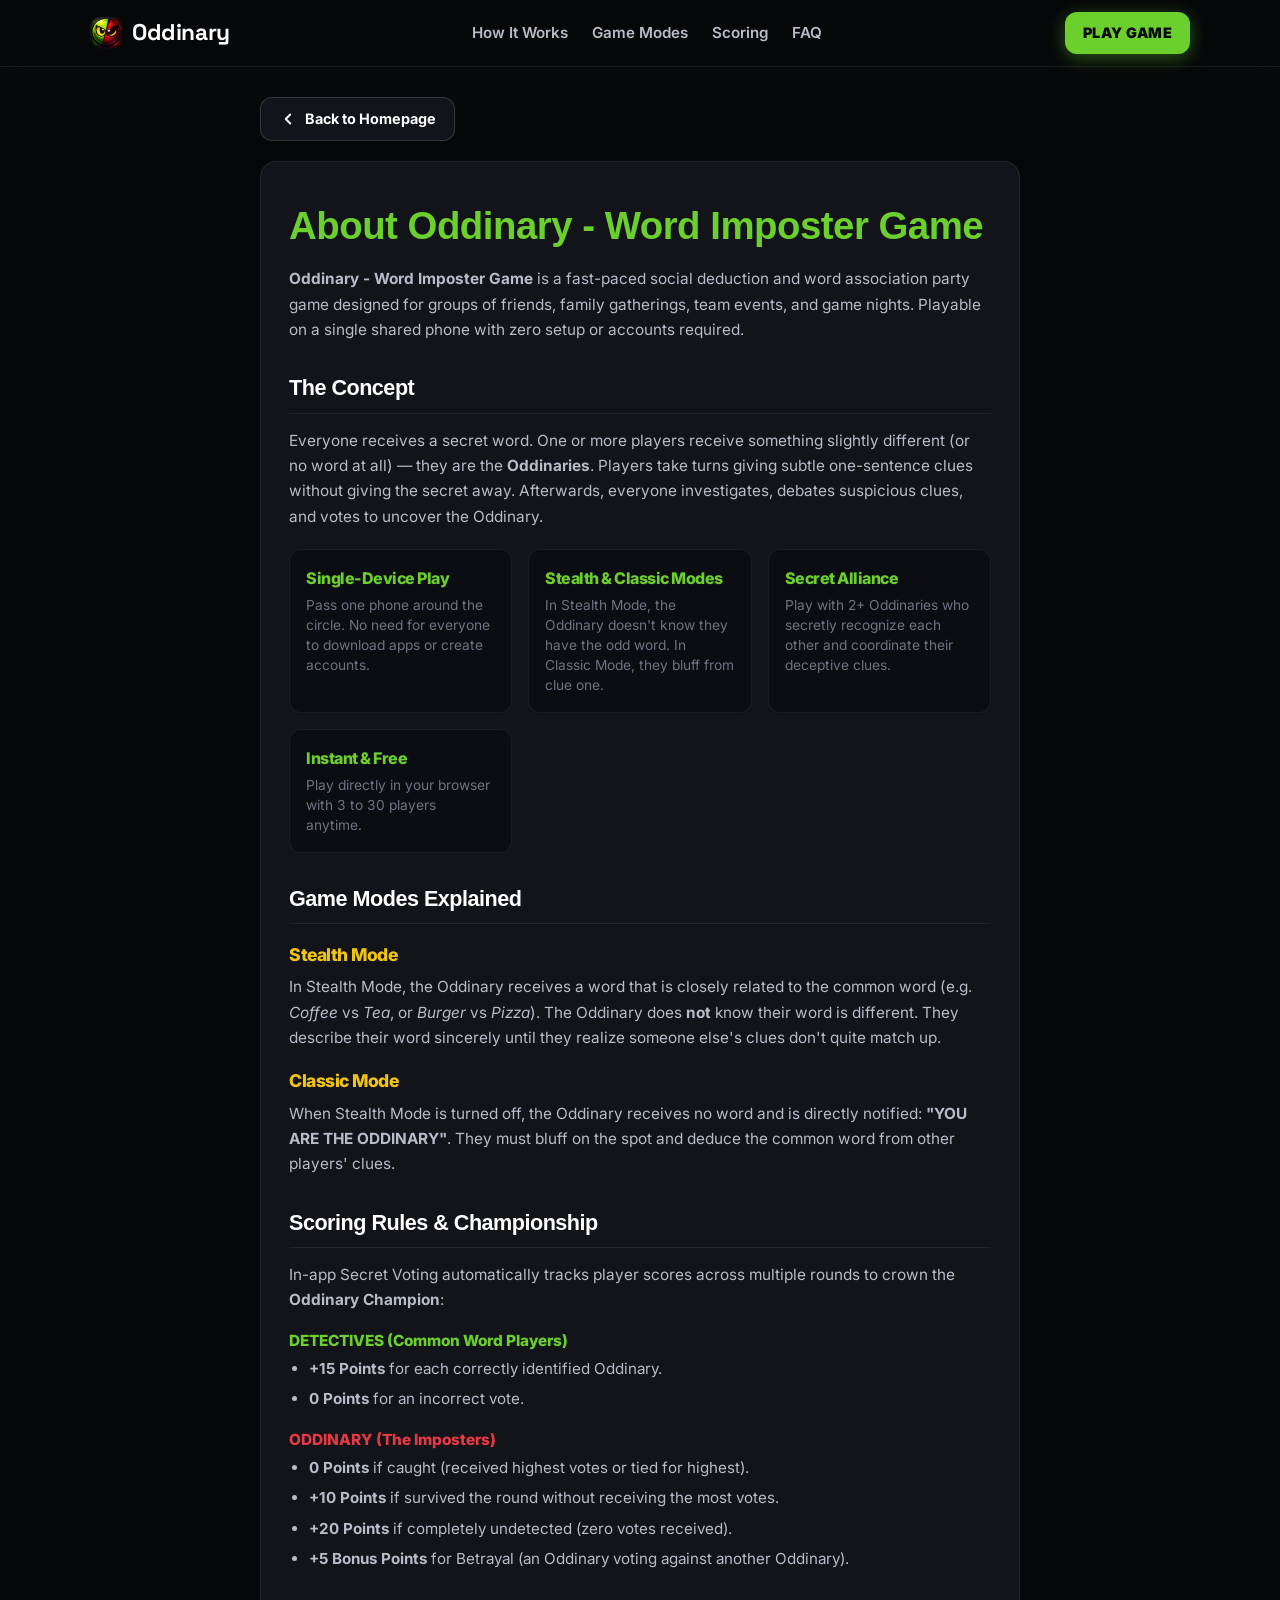
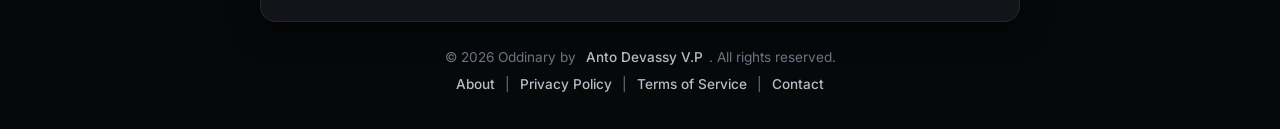
==== commit 134385cc: "Update" ====
--- a/about.html
+++ b/about.html
@@ -22,7 +22,7 @@
   <style>
     .about-container {
       max-width: 800px;
-      margin: 40px auto 60px;
+      margin: 30px auto 10px;
       padding: 0 20px;
       width: 100%;
     }
@@ -32,7 +32,7 @@
       border-radius: var(--radius);
       padding: 35px 28px;
       box-shadow: 0 10px 30px rgba(0, 0, 0, 0.5);
-      margin-bottom: 25px;
+      margin-bottom: 0;
       text-align: left;
     }
     .about-card h1 {
@@ -203,29 +203,18 @@
         <li><strong>+20 Points</strong> if completely undetected (zero votes received).</li>
         <li><strong>+5 Bonus Points</strong> for Betrayal (an Oddinary voting against another Oddinary).</li>
       </ul>
-
-      <div class="about-cta-box">
-        <h3 style="color: var(--text-main); font-size: 1.4rem; margin-top: 0;">Ready to Play Oddinary?</h3>
-        <p style="color: var(--text-sec); margin-bottom: 18px;">Gather 3 to 30 friends and jump into a match right now.</p>
-        <a href="play.html" class="btn btn-primary" style="max-width: 280px; margin: 0 auto; display: inline-flex;">
-          PLAY GAME
-        </a>
-      </div>
     </div>
   </div>
 
   <!-- FOOTER -->
-  <footer class="landing-footer">
-    <div class="footer-inner">
-      <p class="footer-copy">&copy; <span class="copyright-year">2026</span> Oddinary by <a href="https://www.instagram.com/antodevassy.vp" target="_blank" rel="noopener noreferrer" class="author-link">Anto Devassy V.P</a>. All rights reserved.</p>
-      <div class="footer-nav-links">
-        <a href="index.html">Home</a> | 
-        <a href="about.html">About</a> | 
-        <a href="privacy.html">Privacy Policy</a> | 
-        <a href="terms.html">Terms of Service</a> | 
-        <a href="contact.html">Contact</a>
-      </div>
-    </div>
+  <footer class="footer-copyright">
+    <p>&copy; <span class="copyright-year">2026</span> Oddinary by <a href="https://www.instagram.com/antodevassy.vp" target="_blank" rel="noopener noreferrer" class="author-link">Anto Devassy V.P</a>. All rights reserved.</p>
+    <p class="footer-links">
+      <a href="about.html">About</a> | 
+      <a href="privacy.html">Privacy Policy</a> | 
+      <a href="terms.html">Terms of Service</a> | 
+      <a href="contact.html">Contact</a>
+    </p>
   </footer>
 
   <script src="js/install.js"></script>
--- a/style.css
+++ b/style.css
@@ -1031,15 +1031,72 @@
   color: var(--primary);
 }
 
+/* Footer - Centered exact match across all pages */
+.footer-copyright {
+  padding: 15px 10px 25px 10px;
+  text-align: center !important;
+  color: var(--text-muted);
+  font-size: 0.85rem;
+  width: 100%;
+  margin-top: auto;
+  margin-bottom: 10px;
+  display: flex;
+  flex-direction: column;
+  align-items: center;
+  justify-content: center;
+}
+.footer-copyright p {
+  text-align: center !important;
+  margin: 0;
+}
+.footer-copyright .footer-links {
+  margin-top: 6px;
+}
+.footer-copyright a {
+  color: var(--text-sec);
+  text-decoration: none;
+  margin: 0 6px;
+  font-weight: 500;
+  transition: color 0.2s ease;
+}
+.footer-copyright a:hover {
+  color: var(--primary);
+}
+
+@media (max-width: 600px) {
+  .footer-copyright {
+    font-size: 0.72rem;
+    padding: 10px 4px 18px 4px;
+  }
+  .footer-copyright p {
+    white-space: nowrap;
+  }
+  .footer-copyright .footer-links {
+    margin-top: 4px;
+  }
+  .footer-copyright a {
+    margin: 0 3px;
+  }
+}
+
+@media (max-width: 360px) {
+  .footer-copyright {
+    font-size: 0.68rem;
+  }
+  .footer-copyright a {
+    margin: 0 2px;
+  }
+}
+
 .author-link {
-  color: var(--text-main);
+  color: var(--primary);
   text-decoration: none !important;
   font-weight: 700;
   transition: color 0.2s ease;
 }
 .author-link:hover {
-  color: var(--primary);
-  text-decoration: none !important;
+  color: var(--primary-glow);
+  text-decoration: underline !important;
 }
 
 
@@ -1250,13 +1307,29 @@
   gap: 8px;
 }
 
+.input-group input[type="text"] {
+  min-width: 0;
+}
+
+.player-num, .drag-handle, .input-group .btn-icon {
+  flex-shrink: 0;
+}
+
 .input-group-enter {
-  animation: slideInNewPlayer 0.3s ease-out;
+  animation: slideInNewPlayer 0.28s cubic-bezier(0.16, 1, 0.3, 1) forwards;
+  will-change: transform, opacity;
+  backface-visibility: hidden;
 }
 
 @keyframes slideInNewPlayer {
-  from { opacity: 0; transform: translateY(-10px); max-height: 0; }
-  to   { opacity: 1; transform: translateY(0);     max-height: 80px; }
+  0% {
+    opacity: 0;
+    transform: translate3d(0, -12px, 0) scale(0.97);
+  }
+  100% {
+    opacity: 1;
+    transform: translate3d(0, 0, 0) scale(1);
+  }
 }
 
 .player-num {
@@ -1286,6 +1359,12 @@
   box-shadow: var(--shadow-glow);
 }
 
+.reveal-btn-hidden {
+  visibility: hidden !important;
+  opacity: 0 !important;
+  pointer-events: none !important;
+}
+
 .drag-handle {
   cursor: grab;
   padding: 8px;
@@ -1523,12 +1602,12 @@
   margin: 0;
   letter-spacing: 1px;
   word-break: break-word;
-  text-shadow: 0 0 20px rgba(107, 207, 45, 0.4);
+  text-shadow: none;
 }
 
 .card-word-title.text-danger {
   color: var(--danger) !important;
-  text-shadow: 0 0 20px rgba(230, 57, 70, 0.5) !important;
+  text-shadow: none !important;
 }
 
 .alliance-card-hint {
@@ -2018,7 +2097,7 @@
   letter-spacing: 3px;
   color: var(--text-sec);
   font-weight: 900;
-  margin-bottom: 20px;
+  margin-bottom: 42px;
   text-transform: uppercase;
   animation: pulseText 0.8s infinite alternate;
 }
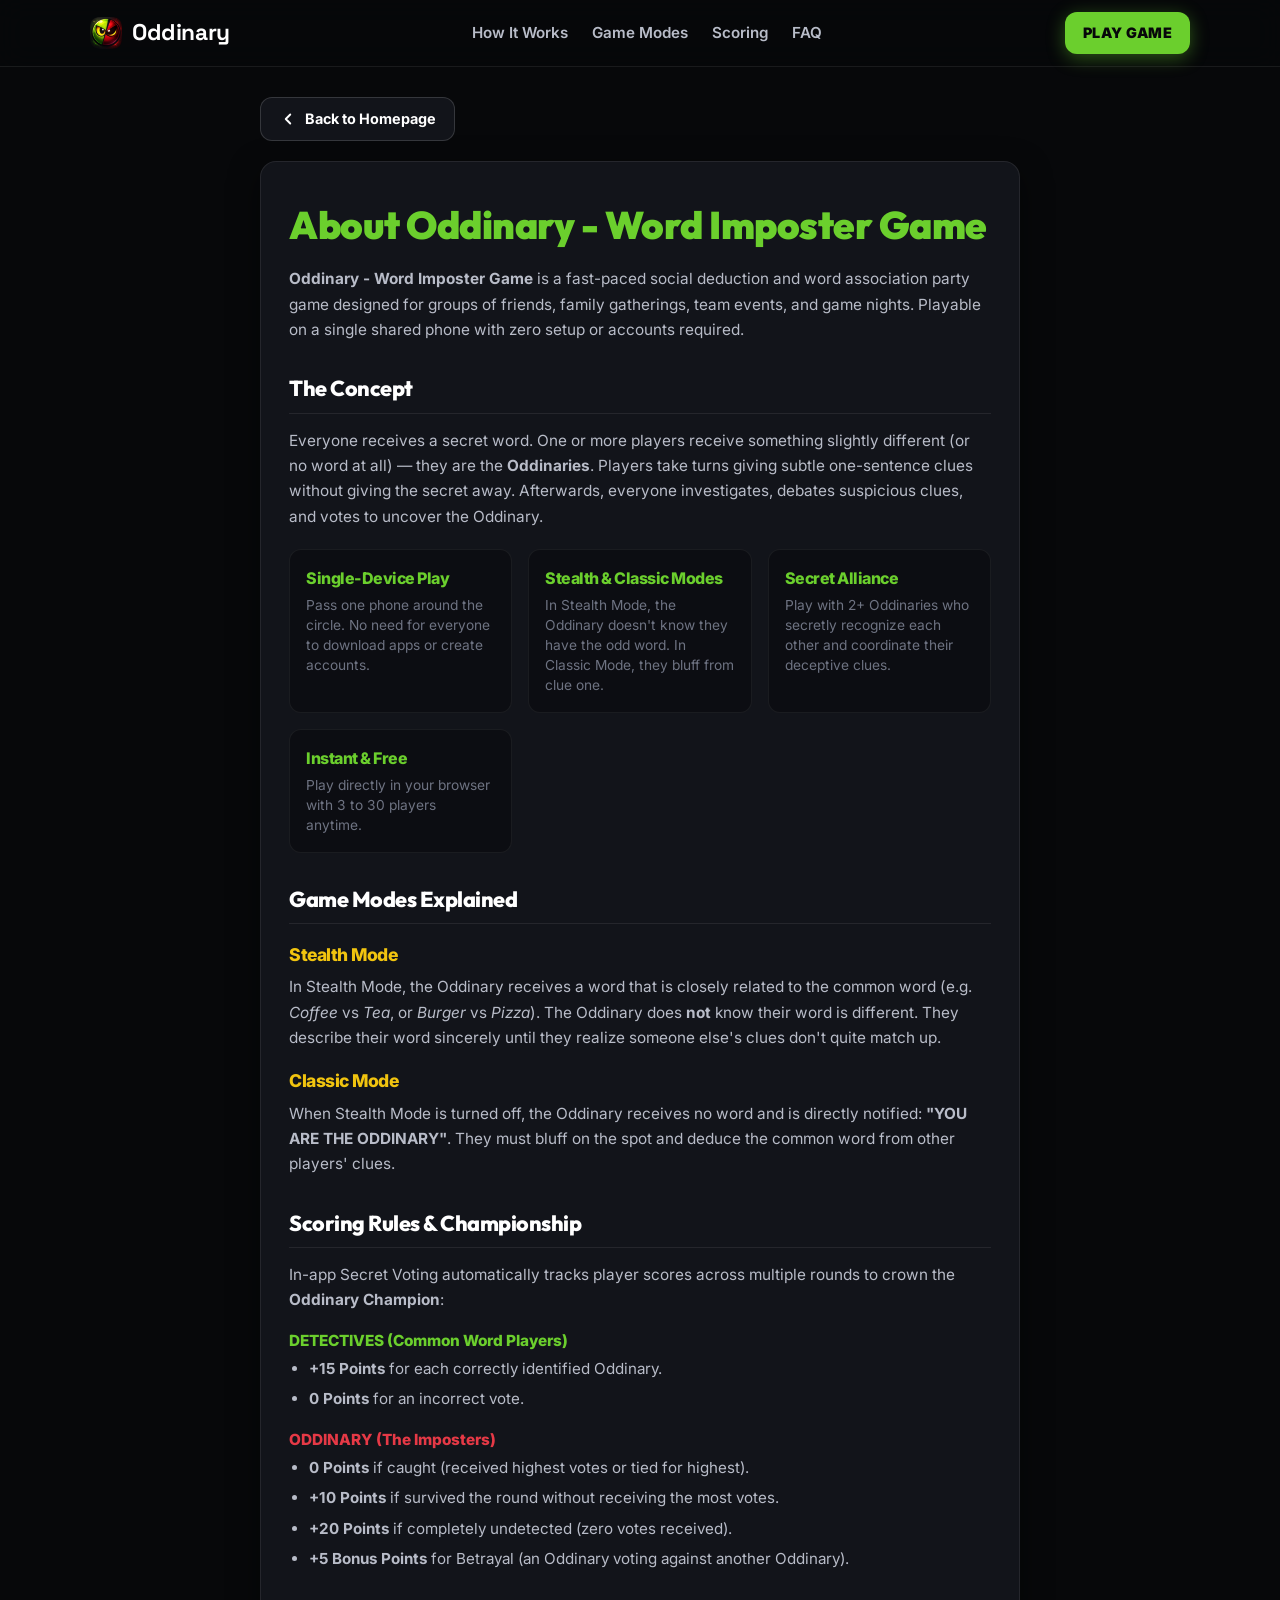
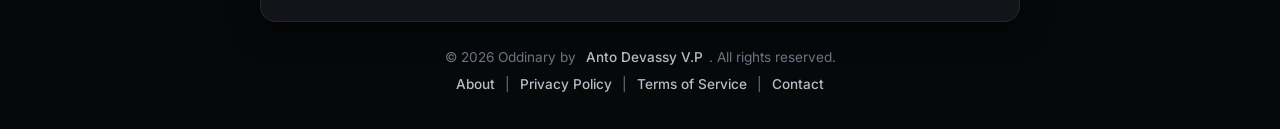
==== commit 0cdfc083: "Update" ====
--- a/about.html
+++ b/about.html
@@ -9,14 +9,57 @@
   <meta name="author" content="Anto Devassy V.P">
   <link rel="canonical" href="https://oddinary.vercel.app/about.html">
 
+  <!-- Open Graph / Facebook / WhatsApp -->
+  <meta property="og:type" content="website">
+  <meta property="og:url" content="https://oddinary.vercel.app/about.html">
+  <meta property="og:site_name" content="Oddinary - Word Imposter Game">
+  <meta property="og:title" content="About Oddinary - Word Imposter Game">
+  <meta property="og:description" content="Learn all about Oddinary - Word Imposter Game. Discover the origin story, social deduction mechanics, game modes, scoring rules, and how to play with friends on one phone.">
+  <meta property="og:image" content="https://oddinary.vercel.app/assets/logo.png">
+  <meta property="og:image:width" content="1200">
+  <meta property="og:image:height" content="630">
+  <meta property="og:locale" content="en_US">
+
+  <!-- Twitter / X -->
+  <meta name="twitter:card" content="summary_large_image">
+  <meta name="twitter:url" content="https://oddinary.vercel.app/about.html">
+  <meta name="twitter:title" content="About Oddinary - Word Imposter Game">
+  <meta name="twitter:description" content="Learn all about Oddinary - Word Imposter Game, game modes, scoring rules, and social deduction mechanics.">
+  <meta name="twitter:image" content="https://oddinary.vercel.app/assets/logo.png">
+
   <link rel="icon" type="image/png" href="assets/fav-icon.png">
   <link rel="apple-touch-icon" href="assets/fav-icon.png">
   <link rel="manifest" href="manifest.json">
   <meta name="theme-color" content="#07080A">
+  <meta name="mobile-web-app-capable" content="yes">
+  <meta name="apple-mobile-web-app-capable" content="yes">
+  <meta name="apple-mobile-web-app-title" content="Oddinary">
+
   <!-- Fonts -->
   <link rel="preconnect" href="https://fonts.googleapis.com">
   <link rel="preconnect" href="https://fonts.gstatic.com" crossorigin>
-  <link href="https://fonts.googleapis.com/css2?family=Inter:wght@400;500;600;700;800;900&family=Plus+Jakarta+Sans:wght@700;800;900&family=Space+Grotesk:wght@600;700&family=Syne:wght@700;800&display=swap" rel="stylesheet">
+  <link rel="dns-prefetch" href="https://fonts.googleapis.com">
+  <link rel="dns-prefetch" href="https://fonts.gstatic.com">
+  <link href="https://fonts.googleapis.com/css2?family=Inter:wght@400;500;600;700;800;900&family=Outfit:wght@700;800;900&family=Plus+Jakarta+Sans:wght@700;800;900&family=Space+Grotesk:wght@600;700&family=Syne:wght@700;800&display=swap" rel="stylesheet">
+  
+  <!-- Schema.org Structured Data -->
+  <script type="application/ld+json">
+  {
+    "@context": "https://schema.org",
+    "@type": "SoftwareApplication",
+    "name": "Oddinary - Word Imposter Game",
+    "url": "https://oddinary.vercel.app/about.html",
+    "image": "https://oddinary.vercel.app/assets/logo.png",
+    "description": "Learn all about Oddinary - Word Imposter Game, game modes, scoring rules, and social deduction mechanics.",
+    "applicationCategory": "GameApplication",
+    "operatingSystem": "Any",
+    "offers": {
+      "@type": "Offer",
+      "price": "0",
+      "priceCurrency": "USD"
+    }
+  }
+  </script>
   
   <link rel="stylesheet" href="style.css">
   <style>
--- a/style.css
+++ b/style.css
@@ -76,8 +76,7 @@
   height: 100%;
   background: radial-gradient(circle at 50% 15%, rgba(107, 207, 45, 0.08) 0%, transparent 60%),
               radial-gradient(circle at 85% 75%, rgba(241, 196, 15, 0.04) 0%, transparent 50%),
-              linear-gradient(rgba(7, 8, 10, 0.94), rgba(7, 8, 10, 0.97)),
-              url('assets/background.png') no-repeat center center;
+              linear-gradient(rgba(7, 8, 10, 0.94), rgba(7, 8, 10, 0.97));
   background-size: cover;
   pointer-events: none;
   z-index: -1;
@@ -99,6 +98,7 @@
    BUTTONS & CONTROLS
    ========================================================================== */
 .btn {
+  touch-action: manipulation;
   background: var(--bg-card);
   color: var(--text-main);
   border: 1.5px solid rgba(255, 255, 255, 0.15);
@@ -319,10 +319,44 @@
   text-transform: uppercase;
 }
 
+/* Logo-First Entrance Sequence */
+@keyframes heroLogoPopFirst {
+  0% {
+    opacity: 0;
+    transform: scale(0.92);
+    filter: drop-shadow(0 0 10px rgba(107, 207, 45, 0.2));
+  }
+  100% {
+    opacity: 1;
+    transform: scale(1);
+    filter: drop-shadow(0 0 28px rgba(107, 207, 45, 0.5));
+  }
+}
+
+@keyframes textFadeInAfterLogo {
+  0% {
+    opacity: 0;
+    transform: translateY(14px);
+  }
+  100% {
+    opacity: 1;
+    transform: translateY(0);
+  }
+}
+
 .hero-logo-wrapper {
   width: 100%;
   max-width: 480px;
   margin: 0 auto 15px;
+  animation: heroLogoPopFirst 0.45s cubic-bezier(0.16, 1, 0.3, 1) forwards;
+  will-change: transform, opacity;
+}
+
+.hero-pitch-card,
+.hero-actions-group,
+.hero-badges-grid {
+  animation: textFadeInAfterLogo 0.45s ease 0.22s both;
+  will-change: transform, opacity;
 }
 
 .hero-logo-img {
@@ -395,7 +429,7 @@
   justify-content: center;
   width: 100%;
   max-width: 320px;
-  margin: 0 auto 35px auto;
+  margin: 0 auto 52px auto;
 }
 
 .hero-btn-play {
@@ -414,6 +448,7 @@
 @media (max-width: 480px) {
   .hero-actions-group {
     max-width: 100%;
+    margin-bottom: 42px;
   }
 }
 
@@ -1494,6 +1529,77 @@
 input:checked + .slider { background-color: var(--primary); }
 input:checked + .slider:before { transform: translateX(22px); }
 
+/* Custom Theme-Matched Select Dropdowns */
+.custom-select-wrapper {
+  position: relative;
+  width: 100%;
+  display: flex;
+  align-items: center;
+}
+
+.custom-select-icon {
+  position: absolute;
+  left: 14px;
+  top: 50%;
+  transform: translateY(-50%);
+  width: 20px;
+  height: 20px;
+  fill: var(--primary) !important;
+  color: var(--primary) !important;
+  pointer-events: none;
+  z-index: 10;
+  display: block;
+}
+
+.custom-select-wrapper::after {
+  content: "";
+  position: absolute;
+  right: 14px;
+  top: 50%;
+  transform: translateY(-50%);
+  width: 0;
+  height: 0;
+  border-left: 5px solid transparent;
+  border-right: 5px solid transparent;
+  border-top: 6px solid var(--primary);
+  pointer-events: none;
+  transition: transform 0.2s ease;
+  z-index: 2;
+}
+
+.theme-select {
+  appearance: none;
+  -webkit-appearance: none;
+  -moz-appearance: none;
+  width: 100%;
+  padding: 12px 38px 12px 14px;
+  background: linear-gradient(145deg, #131720, #0E1017);
+  color: #FFFFFF;
+  border: 1.5px solid rgba(107, 207, 45, 0.35);
+  border-radius: 12px;
+  font-family: inherit;
+  font-weight: 800;
+  font-size: 0.92rem;
+  letter-spacing: 0.3px;
+  cursor: pointer;
+  outline: none;
+  box-shadow: 0 4px 14px rgba(0, 0, 0, 0.35), inset 0 0 15px rgba(107, 207, 45, 0.03);
+  transition: border-color 0.2s ease, box-shadow 0.2s ease;
+}
+
+.theme-select:focus, .theme-select:active {
+  border-color: var(--primary);
+  box-shadow: 0 0 16px rgba(107, 207, 45, 0.3), inset 0 0 20px rgba(107, 207, 45, 0.06);
+}
+
+.theme-select option {
+  background-color: #131720;
+  color: #FFFFFF;
+  padding: 12px;
+  font-weight: 700;
+  font-size: 0.95rem;
+}
+
 /* Card Flip (Reveal Screen) */
 .card-container {
   perspective: 1200px;
@@ -1511,7 +1617,8 @@
   height: 100%;
   position: relative;
   transform-style: preserve-3d;
-  transition: transform 0.45s cubic-bezier(0.175, 0.885, 0.32, 1.275);
+  -webkit-transform-style: preserve-3d;
+  transition: transform 0.4s cubic-bezier(0.175, 0.885, 0.32, 1.275);
   border-radius: 22px;
 }
 
@@ -1521,6 +1628,7 @@
   position: absolute;
   width: 100%;
   height: 100%;
+  -webkit-backface-visibility: hidden;
   backface-visibility: hidden;
   display: flex;
   flex-direction: column;
@@ -1539,6 +1647,13 @@
   background: linear-gradient(145deg, #131720, #0E1017);
   border: 1.5px solid rgba(107, 207, 45, 0.35);
   box-shadow: 0 8px 32px rgba(0, 0, 0, 0.5), inset 0 0 30px rgba(107, 207, 45, 0.04);
+  transition: opacity 0.18s ease-out, visibility 0.18s ease-out;
+}
+
+.card.flipped .card-front {
+  opacity: 0;
+  visibility: hidden;
+  pointer-events: none;
 }
 
 .card-medallion {
@@ -1553,6 +1668,8 @@
   margin-bottom: 24px;
   box-shadow: 0 0 20px rgba(107, 207, 45, 0.15);
   animation: pulse-ring 2.2s infinite;
+  -webkit-backface-visibility: hidden;
+  backface-visibility: hidden;
 }
 
 .card-front-title {
@@ -2325,3 +2442,27 @@
   width: 100%;
   box-sizing: border-box;
 }
+
+/* ==========================================================================
+   CUSTOM DARK THEME SCROLLBARS (Global)
+   ========================================================================== */
+html, body, * {
+  scrollbar-width: thin;
+  scrollbar-color: #1C2029 #07080A;
+}
+
+::-webkit-scrollbar {
+  width: 10px;
+  height: 10px;
+}
+::-webkit-scrollbar-track {
+  background: #07080A;
+}
+::-webkit-scrollbar-thumb {
+  background: #1C2029;
+  border-radius: 5px;
+  border: 2px solid #07080A;
+}
+::-webkit-scrollbar-thumb:hover {
+  background: #6BCF2D;
+}
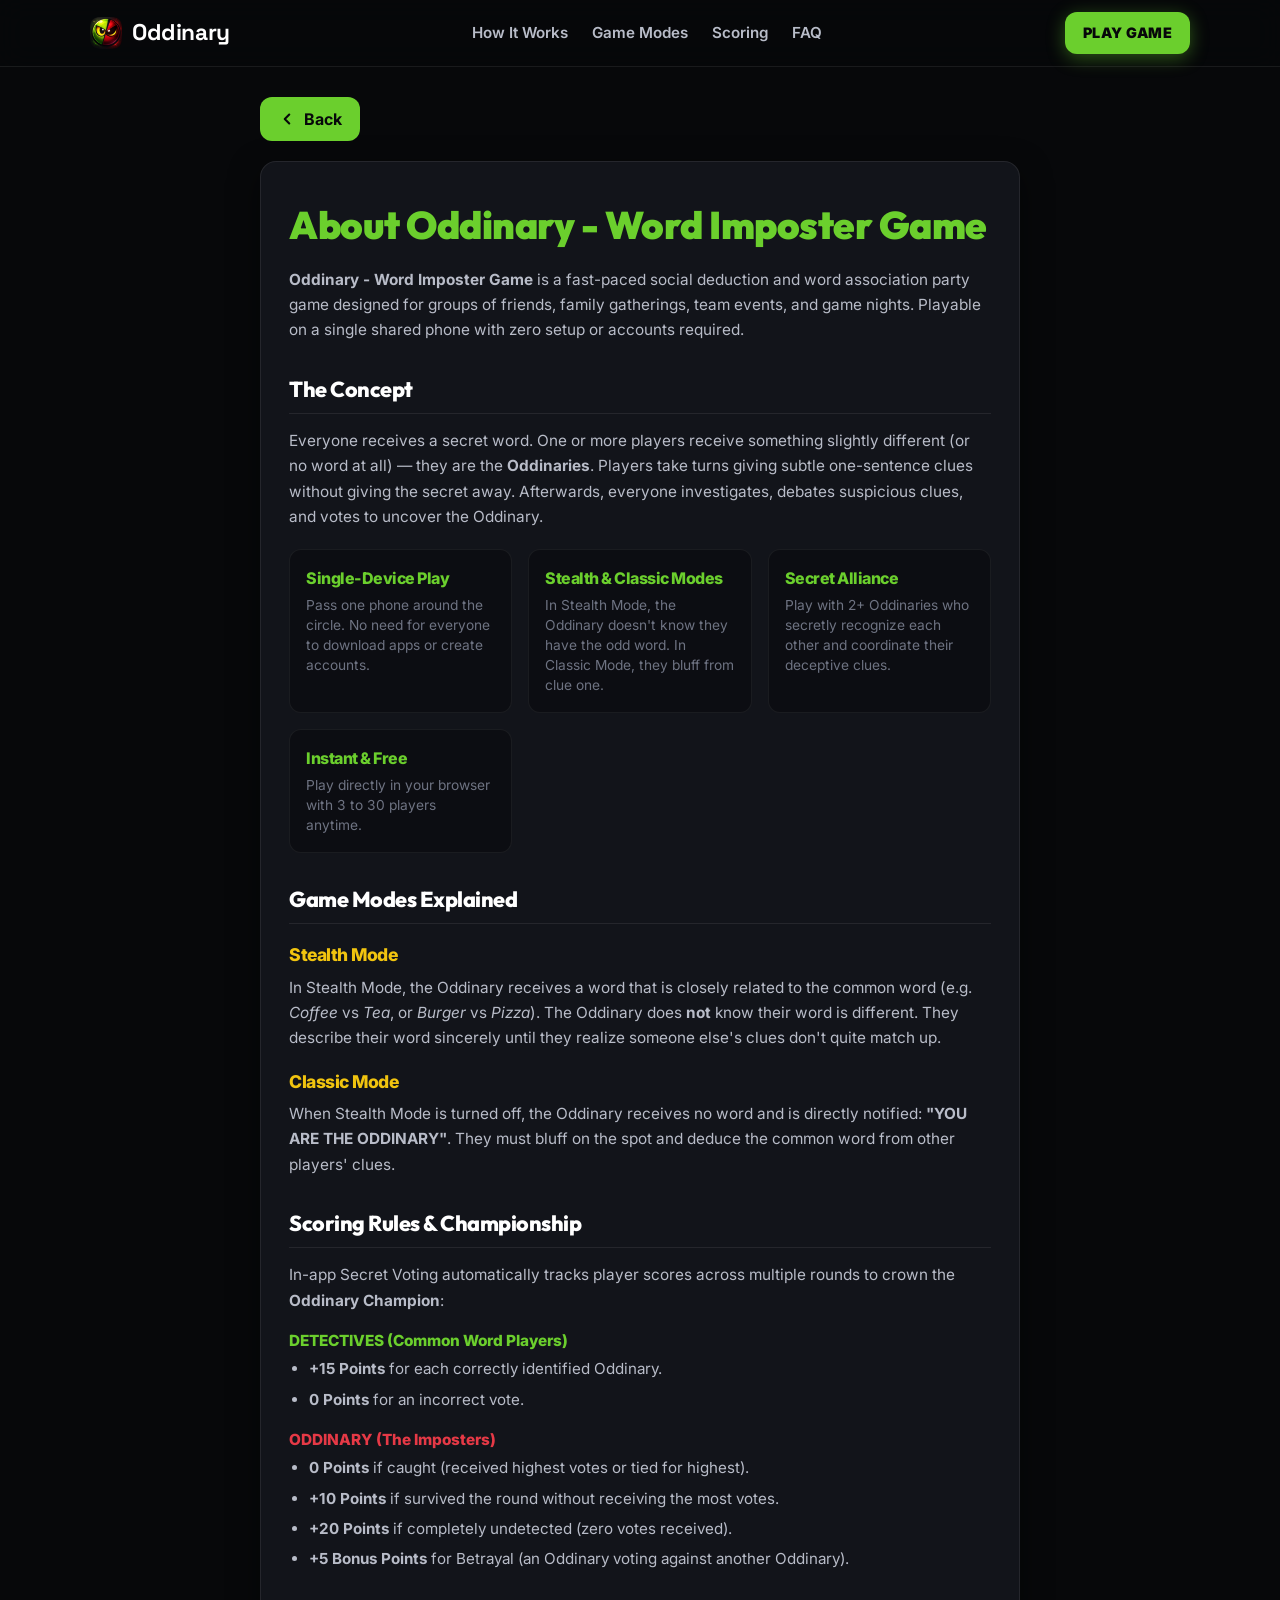
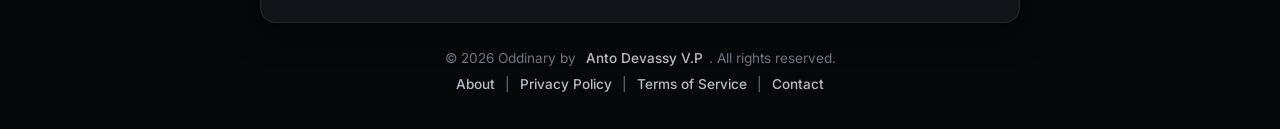
==== commit 3a569ed1: "Update" ====
--- a/about.html
+++ b/about.html
@@ -63,6 +63,12 @@
   
   <link rel="stylesheet" href="style.css">
   <style>
+    html, body {
+      overflow-x: hidden;
+      max-width: 100%;
+      width: 100%;
+      touch-action: pan-y;
+    }
     .about-container {
       max-width: 800px;
       margin: 30px auto 10px;
@@ -147,26 +153,6 @@
       padding: 30px 20px;
       text-align: center;
       margin-top: 30px;
-    }
-    .btn-top-back {
-      display: inline-flex;
-      align-items: center;
-      gap: 8px;
-      background: var(--bg-card);
-      border: 1px solid rgba(255, 255, 255, 0.15);
-      color: var(--text-main);
-      font-weight: 700;
-      font-size: 0.9rem;
-      padding: 10px 18px;
-      border-radius: 12px;
-      text-decoration: none;
-      margin-bottom: 20px;
-      transition: all 0.2s ease;
-    }
-    .btn-top-back:hover {
-      border-color: var(--primary);
-      color: var(--primary);
-      background: var(--bg-card-hover);
     }
   </style>
 </head>
@@ -190,11 +176,11 @@
   </header>
 
   <div class="about-container">
-    <a href="index.html" class="btn-top-back">
-      <svg width="18" height="18" viewBox="0 0 24 24" fill="none" stroke="currentColor" stroke-width="2.5" stroke-linecap="round" stroke-linejoin="round">
+    <a href="index.html" class="btn-back">
+      <svg width="20" height="20" viewBox="0 0 24 24" fill="none" stroke="currentColor" stroke-width="2.5" stroke-linecap="round" stroke-linejoin="round">
         <path d="M15 18l-6-6 6-6"/>
       </svg>
-      <span>Back to Homepage</span>
+      <span>Back</span>
     </a>
 
     <div class="about-card">
--- a/style.css
+++ b/style.css
@@ -51,6 +51,9 @@
   scroll-behavior: smooth;
   scroll-padding-top: 50px;
   background-color: #07080A;
+  overflow-x: hidden;
+  max-width: 100%;
+  width: 100%;
 }
 
 body {
@@ -59,11 +62,14 @@
   color: var(--text-main);
   min-height: 100vh;
   overflow-x: hidden;
+  max-width: 100%;
+  width: 100%;
   overflow-y: auto;
   display: flex;
   flex-direction: column;
   position: relative;
   line-height: 1.5;
+  touch-action: pan-y;
 }
 
 /* Background Atmosphere */
@@ -201,6 +207,37 @@
   letter-spacing: 0.5px;
 }
 
+.btn-back {
+  display: inline-flex;
+  align-items: center;
+  gap: 8px;
+  background: var(--primary);
+  color: var(--bg-dark) !important;
+  font-weight: 700;
+  padding: 10px 18px;
+  border-radius: 12px;
+  text-decoration: none;
+  margin-bottom: 20px;
+  transition: all 0.2s cubic-bezier(0.25, 0.8, 0.25, 1);
+}
+
+.btn-back:hover {
+  background: var(--primary-glow);
+  color: var(--bg-dark) !important;
+  transform: translateX(-3px);
+}
+
+.btn-back svg {
+  width: 18px;
+  height: 18px;
+  stroke-width: 2.8;
+  transition: transform 0.2s ease;
+}
+
+.btn-back:hover svg {
+  transform: translateX(-2px);
+}
+
 /* ==========================================================================
    LANDING PAGE (index.html) STYLING
    ========================================================================== */
@@ -1102,9 +1139,6 @@
   .footer-copyright {
     font-size: 0.72rem;
     padding: 10px 4px 18px 4px;
-  }
-  .footer-copyright p {
-    white-space: nowrap;
   }
   .footer-copyright .footer-links {
     margin-top: 4px;
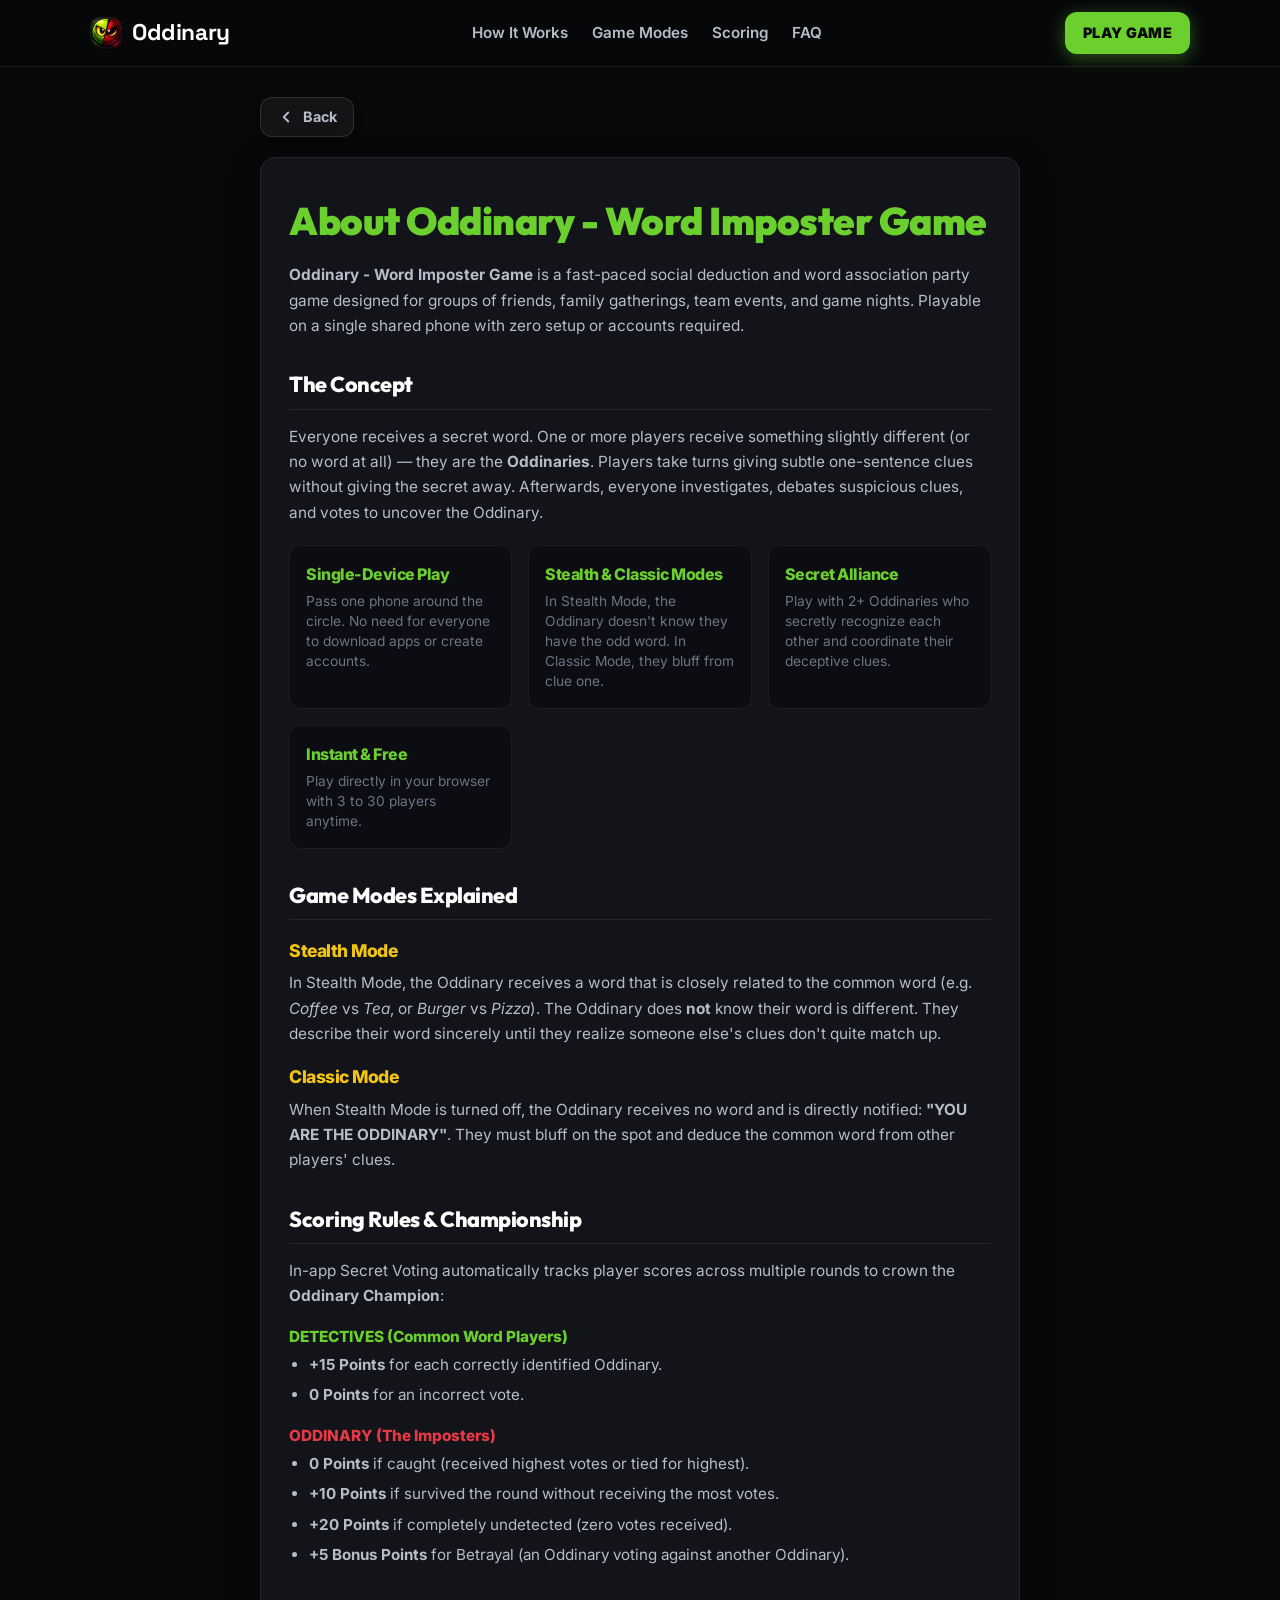
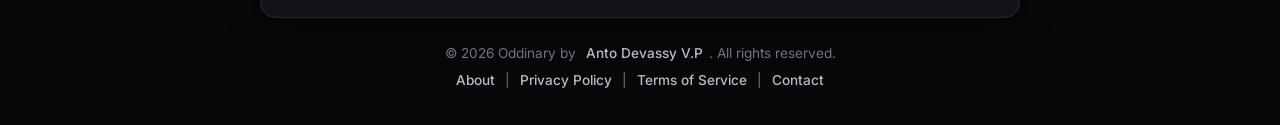
==== commit ac512774: "Update" ====
--- a/about.html
+++ b/about.html
@@ -68,6 +68,8 @@
       max-width: 100%;
       width: 100%;
       touch-action: pan-y;
+      overscroll-behavior: none;
+      overscroll-behavior-y: none;
     }
     .about-container {
       max-width: 800px;
--- a/style.css
+++ b/style.css
@@ -54,6 +54,10 @@
   overflow-x: hidden;
   max-width: 100%;
   width: 100%;
+  touch-action: pan-y;
+  overscroll-behavior: none;
+  overscroll-behavior-x: none;
+  overscroll-behavior-y: none;
 }
 
 body {
@@ -61,6 +65,7 @@
   background-color: var(--bg-dark);
   color: var(--text-main);
   min-height: 100vh;
+  min-height: 100dvh;
   overflow-x: hidden;
   max-width: 100%;
   width: 100%;
@@ -70,6 +75,9 @@
   position: relative;
   line-height: 1.5;
   touch-action: pan-y;
+  overscroll-behavior: none;
+  overscroll-behavior-x: none;
+  overscroll-behavior-y: none;
 }
 
 /* Background Atmosphere */
@@ -211,31 +219,38 @@
   display: inline-flex;
   align-items: center;
   gap: 8px;
-  background: var(--primary);
-  color: var(--bg-dark) !important;
+  background: rgba(255, 255, 255, 0.05);
+  border: 1px solid rgba(255, 255, 255, 0.12);
+  color: var(--text-sec);
+  font-size: 0.9rem;
   font-weight: 700;
-  padding: 10px 18px;
+  padding: 8px 16px;
   border-radius: 12px;
   text-decoration: none;
   margin-bottom: 20px;
+  backdrop-filter: blur(8px);
+  -webkit-backdrop-filter: blur(8px);
   transition: all 0.2s cubic-bezier(0.25, 0.8, 0.25, 1);
+  box-shadow: 0 2px 8px rgba(0, 0, 0, 0.2);
 }
 
 .btn-back:hover {
-  background: var(--primary-glow);
-  color: var(--bg-dark) !important;
+  background: rgba(107, 207, 45, 0.12);
+  border-color: rgba(107, 207, 45, 0.4);
+  color: var(--primary);
   transform: translateX(-3px);
+  box-shadow: 0 4px 16px rgba(107, 207, 45, 0.18);
 }
 
 .btn-back svg {
   width: 18px;
   height: 18px;
-  stroke-width: 2.8;
+  stroke: currentColor;
   transition: transform 0.2s ease;
 }
 
 .btn-back:hover svg {
-  transform: translateX(-2px);
+  transform: translateX(-3px);
 }
 
 /* ==========================================================================
@@ -1174,6 +1189,8 @@
    ========================================================================== */
 .game-page-body {
   text-align: center;
+  overscroll-behavior: none;
+  overscroll-behavior-y: none;
 }
 
 #app {
@@ -1187,6 +1204,8 @@
   position: relative;
   min-height: 100vh;
   min-height: 100dvh;
+  overscroll-behavior: none;
+  overscroll-behavior-y: none;
 }
 
 .screen {
@@ -1195,12 +1214,14 @@
   position: relative;
   min-height: calc(100vh - 20px);
   min-height: calc(100dvh - 20px);
-  padding: calc(10px + env(safe-area-inset-top)) 4px calc(15px + env(safe-area-inset-bottom));
+  padding: calc(10px + env(safe-area-inset-top)) 4px calc(24px + env(safe-area-inset-bottom));
   box-sizing: border-box;
   animation: screenFadeIn 0.18s ease-out;
-  justify-content: center;
+  justify-content: flex-start;
   align-items: center;
   gap: 12px;
+  overscroll-behavior: none;
+  overscroll-behavior-y: none;
 }
 .screen.active { display: flex; }
 
